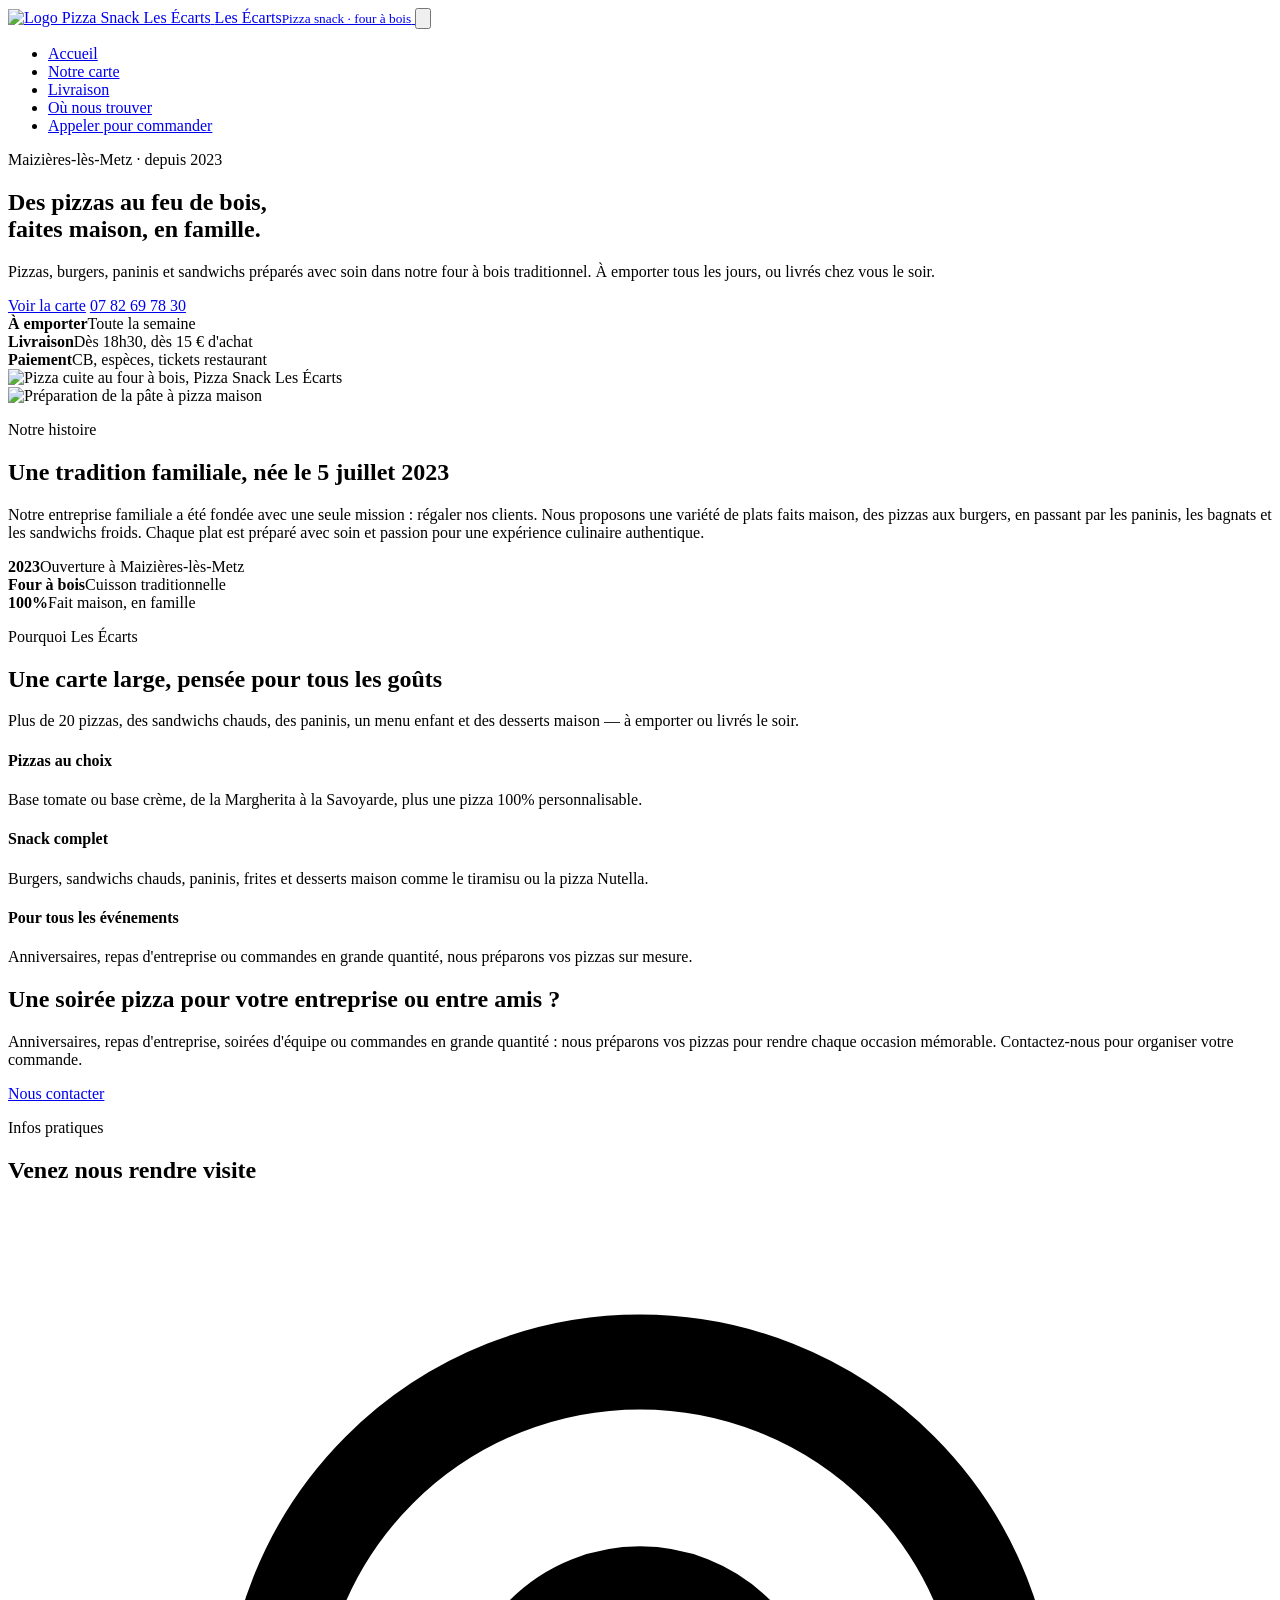
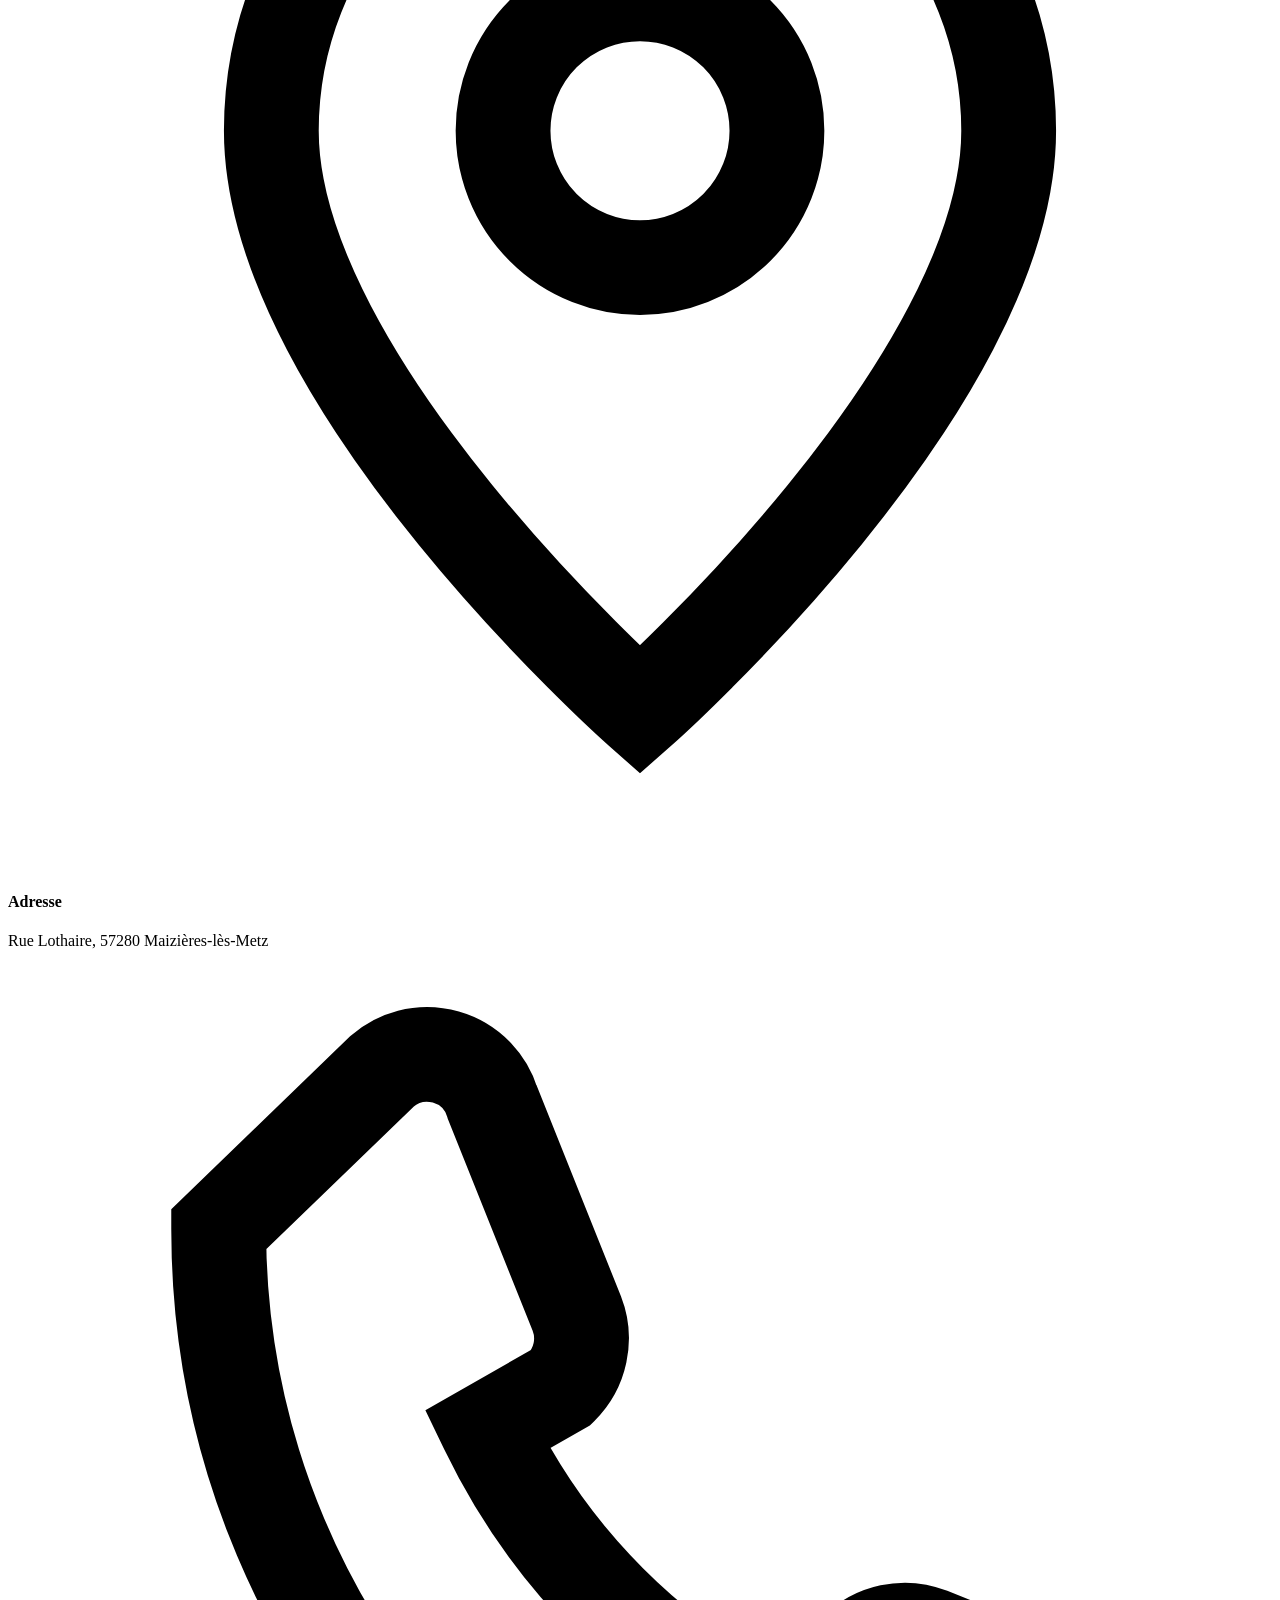
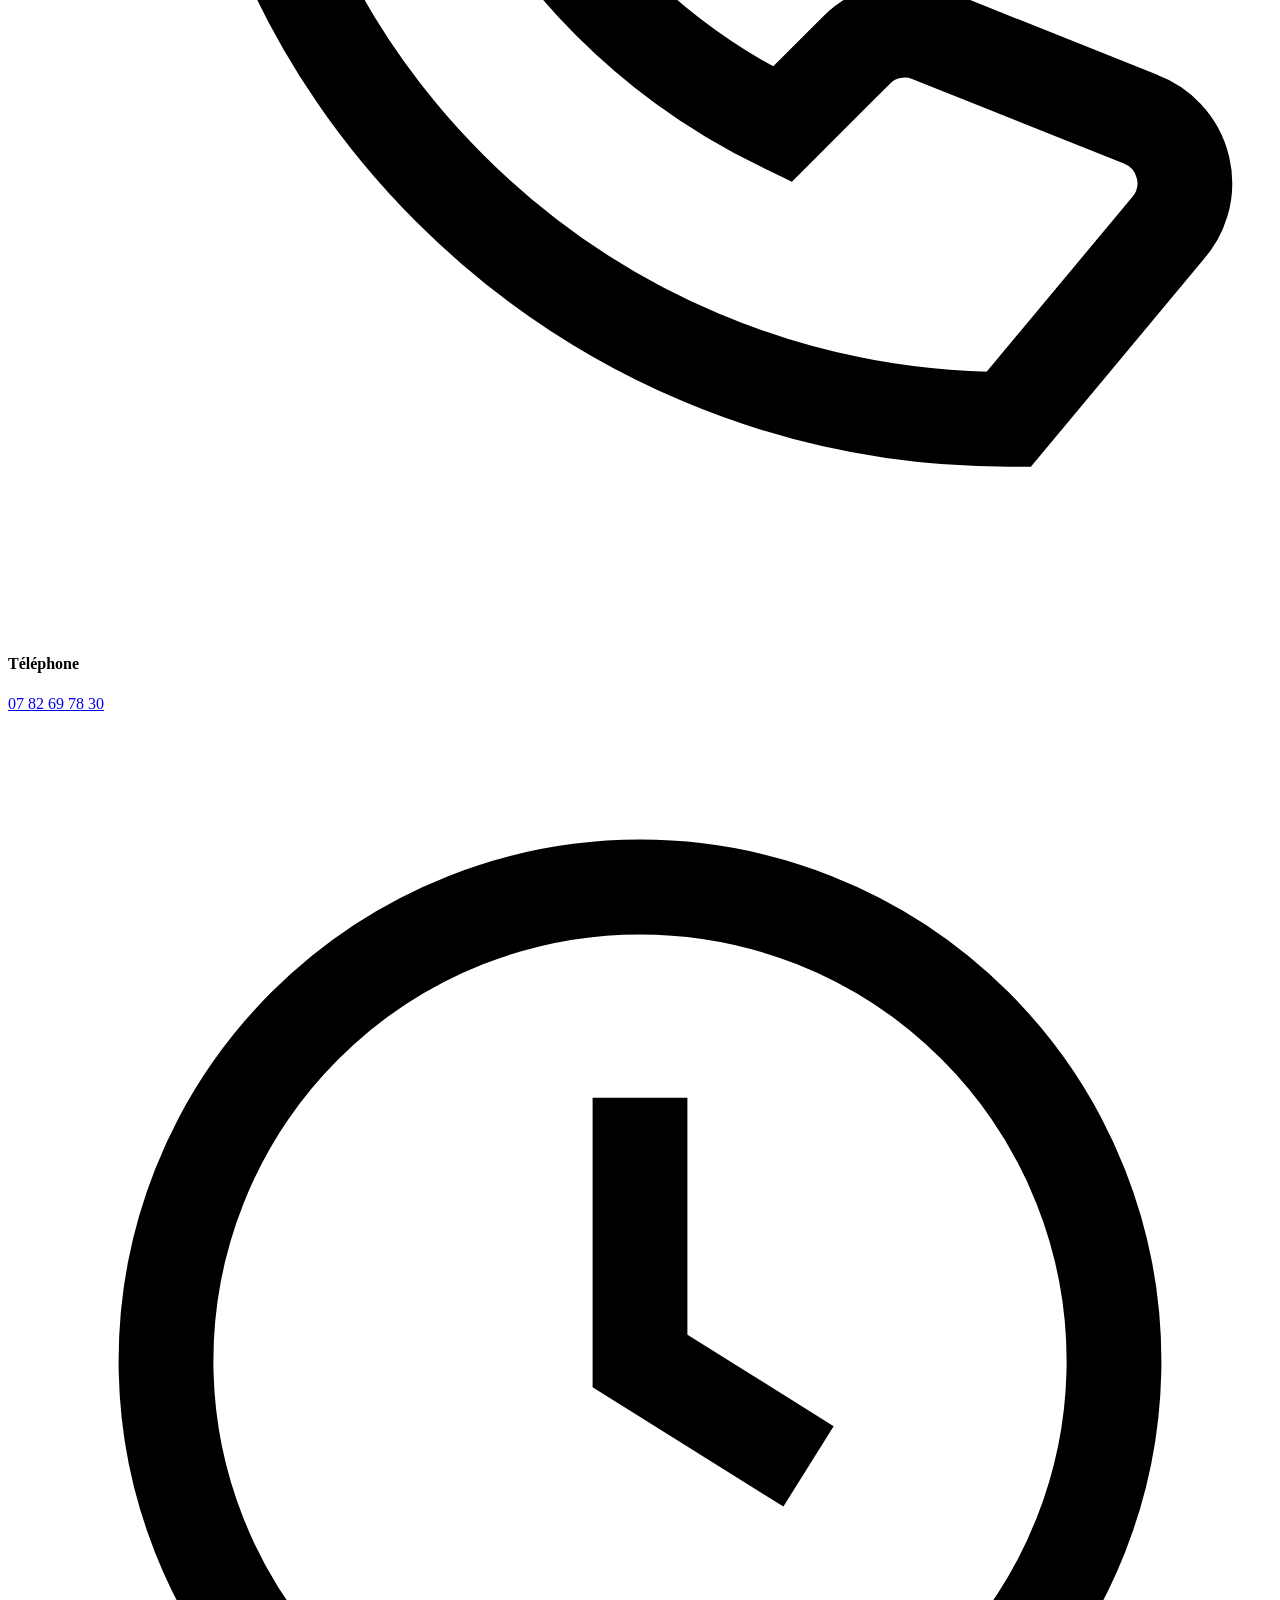
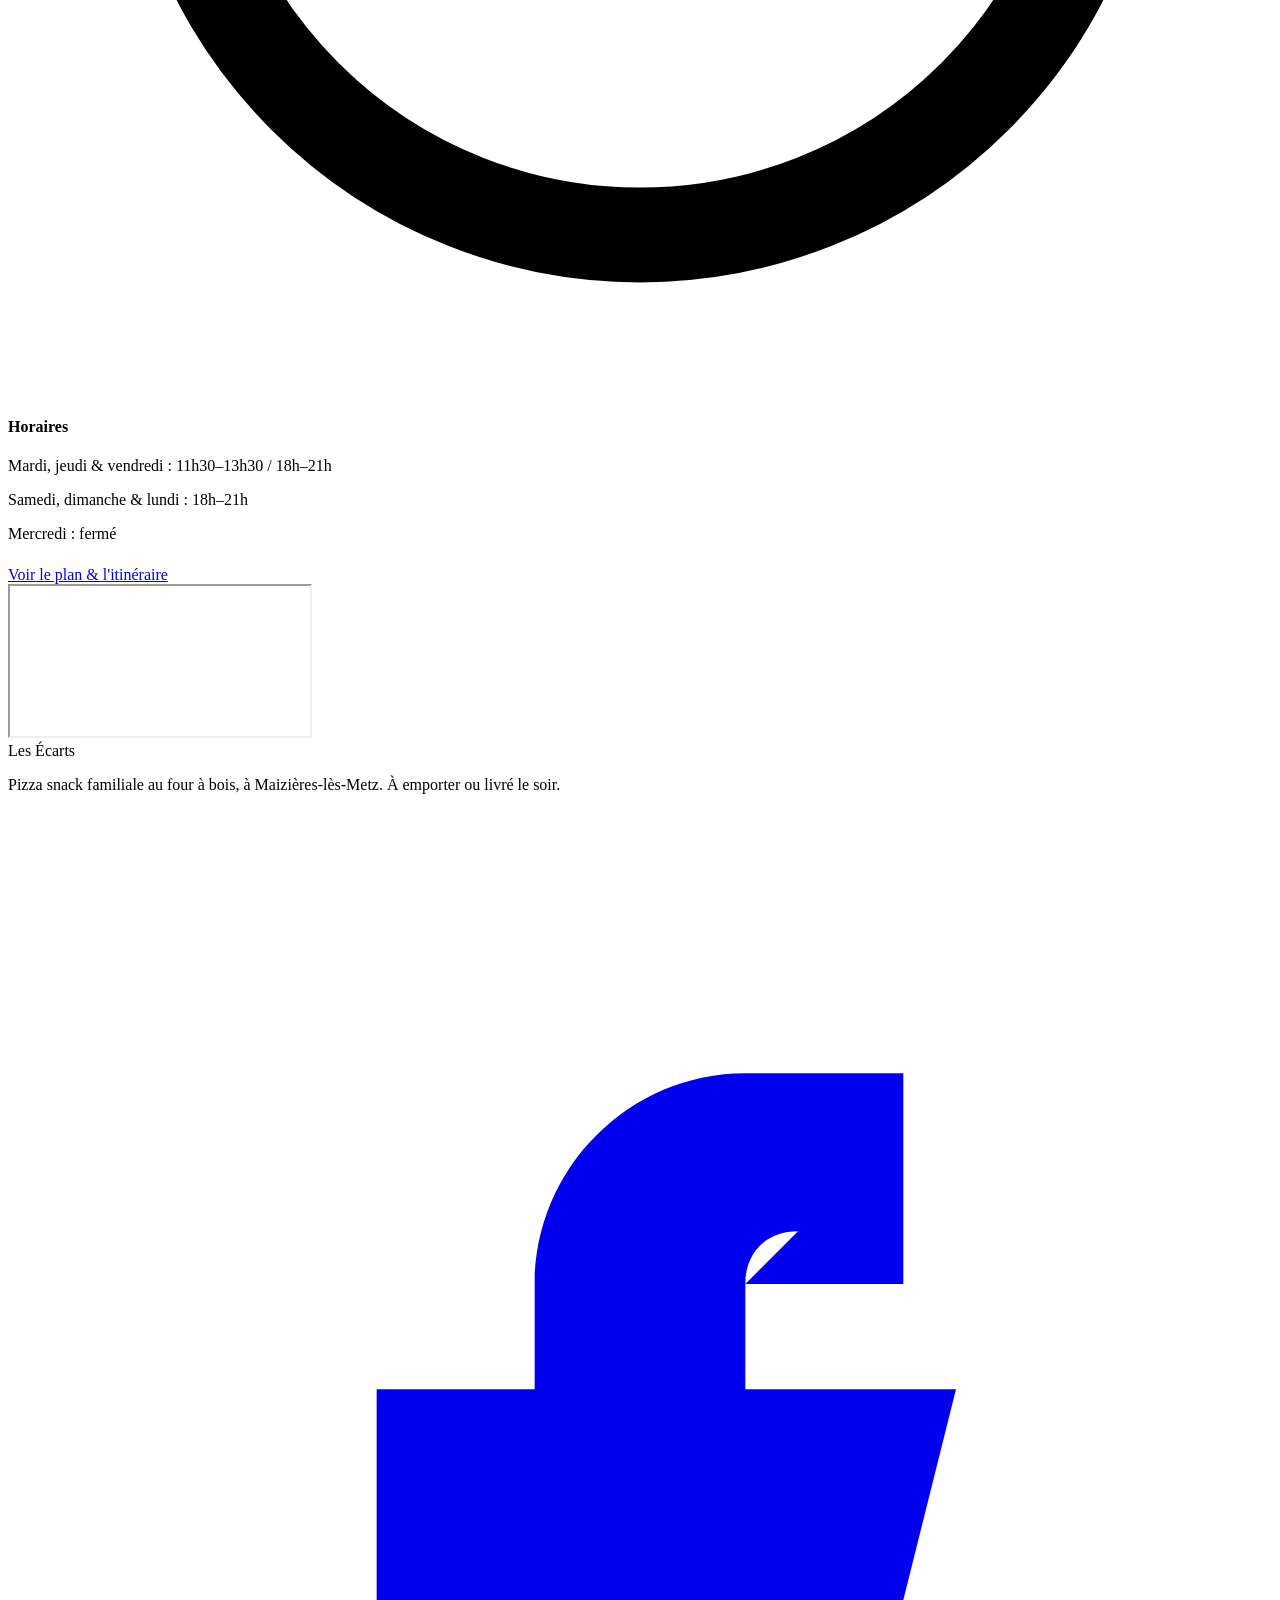
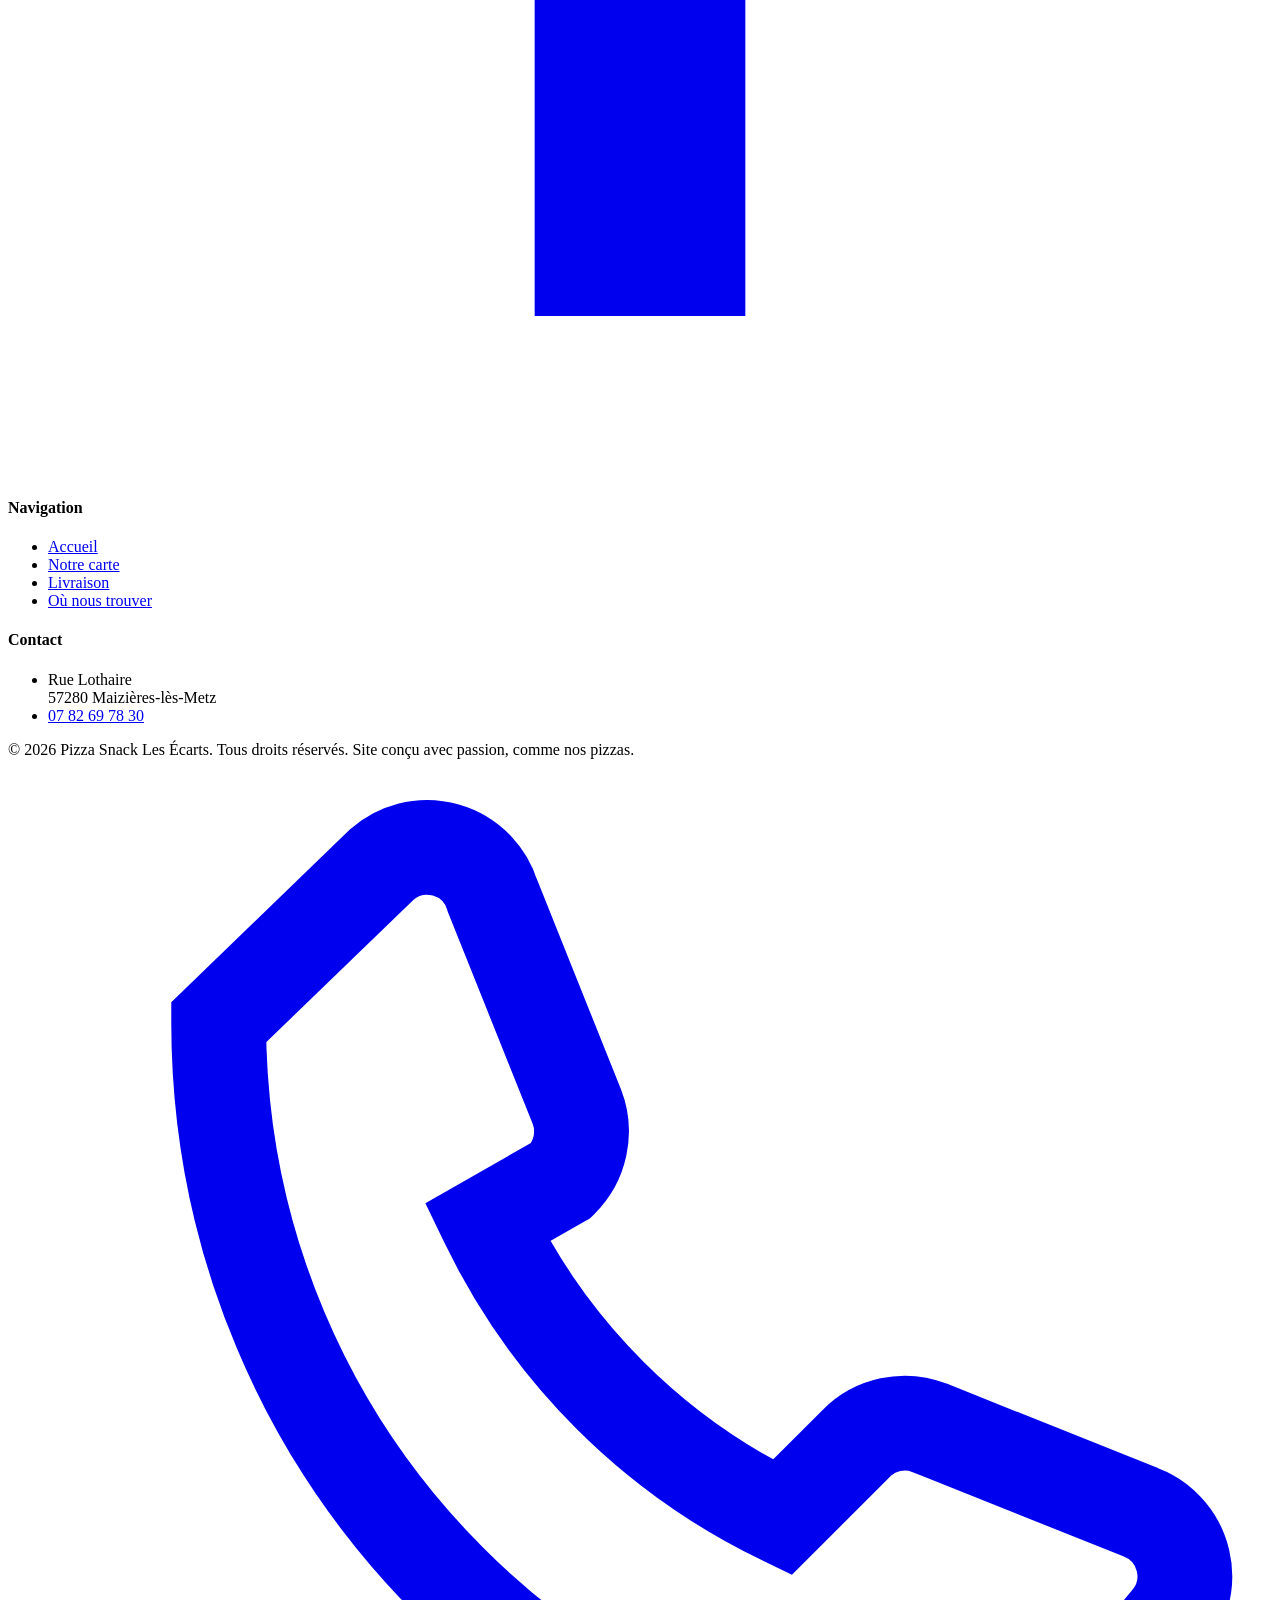
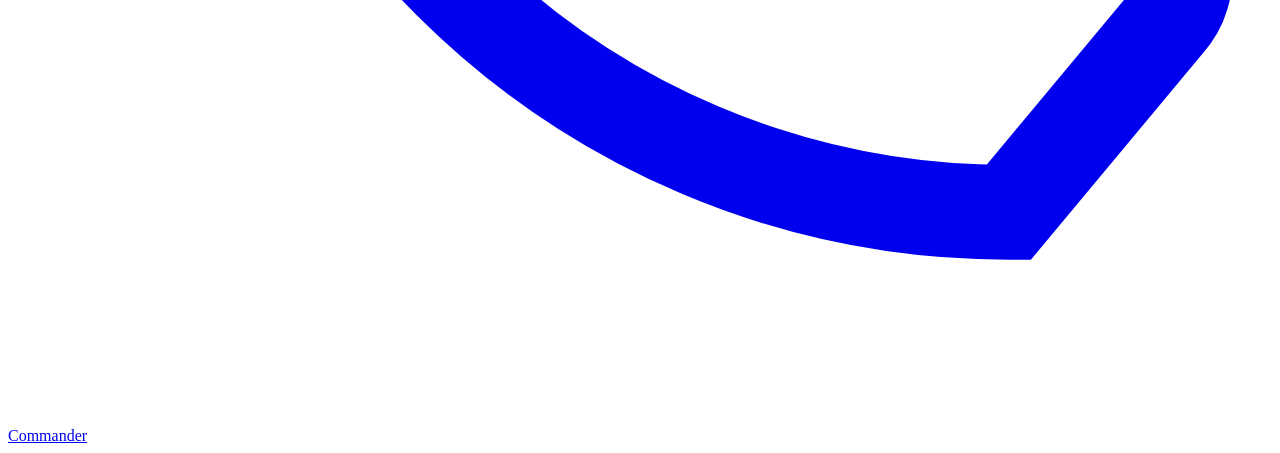
==== index.html @ f107e706 "Add files via upload" ====
<!DOCTYPE html>
<html lang="fr">
<head>
<meta charset="UTF-8">
<meta name="viewport" content="width=device-width, initial-scale=1.0">
<title>Pizza Snack Les Écarts | Pizzeria familiale à Maizières-lès-Metz</title>
<meta name="description" content="Pizza Snack Les Écarts, pizzeria familiale à Maizières-lès-Metz : pizzas au four à bois, burgers, paninis et sandwichs. À emporter ou livrés le soir.">
<link rel="preconnect" href="https://fonts.googleapis.com">
<link rel="preconnect" href="https://fonts.gstatic.com" crossorigin>
<link href="https://fonts.googleapis.com/css2?family=Anton&family=Work+Sans:wght@400;500;600;700&display=swap" rel="stylesheet">
<link rel="stylesheet" href="assets/css/style.css">
</head>
<body>

<header class="site-header">
  <div class="container">
    <a href="index.html" class="brand">
      <img src="https://static.wixstatic.com/media/077285_eca79ff43710461cbf9f52fb6f09c4bc~mv2.png/v1/fill/w_200,h_200,al_c,q_85,usm_0.66_1.00_0.01,enc_avif,quality_auto/355906199_10018782641480302_4371230187382422953_n-removebg-preview.png" alt="Logo Pizza Snack Les Écarts" width="44" height="44">
      <span>Les Écarts<small>Pizza snack &middot; four à bois</small></span>
    </a>
    <button class="nav-toggle" aria-label="Ouvrir le menu" aria-expanded="false">
      <svg viewBox="0 0 24 24" fill="none" stroke="currentColor" stroke-width="2" stroke-linecap="round"><line x1="3" y1="6" x2="21" y2="6"/><line x1="3" y1="12" x2="21" y2="12"/><line x1="3" y1="18" x2="21" y2="18"/></svg>
    </button>
    <nav class="main-nav">
      <ul>
        <li><a href="index.html" class="is-active">Accueil</a></li>
        <li><a href="menu.html">Notre carte</a></li>
        <li><a href="livraison.html">Livraison</a></li>
        <li><a href="contact.html">Où nous trouver</a></li>
        <li><a class="btn btn-primary" href="tel:0782697830">Appeler pour commander</a></li>
      </ul>
    </nav>
  </div>
</header>

<main>

  <!-- HERO -->
  <section class="hero">
    <div class="hero-embers" aria-hidden="true"></div>
    <div class="container">
      <div>
        <p class="eyebrow">Maizières-lès-Metz &middot; depuis 2023</p>
        <h1>Des pizzas <span>au feu de bois</span>,<br>faites maison, en famille.</h1>
        <p class="hero-lead">Pizzas, burgers, paninis et sandwichs préparés avec soin dans notre four à bois traditionnel. À emporter tous les jours, ou livrés chez vous le soir.</p>
        <div class="hero-actions">
          <a href="menu.html" class="btn btn-primary">Voir la carte</a>
          <a href="tel:0782697830" class="btn btn-outline">07 82 69 78 30</a>
        </div>
        <div class="hero-meta">
          <div><strong>À emporter</strong>Toute la semaine</div>
          <div><strong>Livraison</strong>Dès 18h30, dès 15&nbsp;€ d'achat</div>
          <div><strong>Paiement</strong>CB, espèces, tickets restaurant</div>
        </div>
      </div>
      <div class="hero-photo">
        <img src="https://static.wixstatic.com/media/077285_bebf8145ec5d436485900347f64f7d36~mv2.png/v1/fill/w_1200,h_900,al_c,q_85,usm_0.66_1.00_0.01,enc_avif,quality_auto/077285_bebf8145ec5d436485900347f64f7d36~mv2.png" alt="Pizza cuite au four à bois, Pizza Snack Les Écarts" loading="eager">
      </div>
    </div>
  </section>
  <div class="crust-divider to-cream" aria-hidden="true"></div>

  <!-- HISTOIRE -->
  <section class="section">
    <div class="container">
      <div class="about-grid">
        <div class="about-photo">
          <img src="https://static.wixstatic.com/media/11062b_2523be58750c494eade6059bfe460807~mv2.jpg/v1/fill/w_900,h_720,al_c,q_85,usm_0.66_1.00_0.01,enc_avif,quality_auto/P%C3%A2te.jpg" alt="Préparation de la pâte à pizza maison" loading="lazy">
        </div>
        <div>
          <p class="eyebrow">Notre histoire</p>
          <h2>Une tradition familiale, née le 5 juillet 2023</h2>
          <p>Notre entreprise familiale a été fondée avec une seule mission&nbsp;: régaler nos clients. Nous proposons une variété de plats faits maison, des pizzas aux burgers, en passant par les paninis, les bagnats et les sandwichs froids. Chaque plat est préparé avec soin et passion pour une expérience culinaire authentique.</p>
          <div class="about-facts">
            <div class="fact"><strong>2023</strong><span>Ouverture à Maizières-lès-Metz</span></div>
            <div class="fact"><strong>Four à bois</strong><span>Cuisson traditionnelle</span></div>
            <div class="fact"><strong>100%</strong><span>Fait maison, en famille</span></div>
          </div>
        </div>
      </div>
    </div>
  </section>

  <div class="crust-divider to-char" aria-hidden="true"></div>

  <!-- POURQUOI NOUS -->
  <section class="section section-char on-dark">
    <div class="container">
      <div class="section-head">
        <p class="eyebrow">Pourquoi Les Écarts</p>
        <h2>Une carte large, pensée pour tous les goûts</h2>
        <p>Plus de 20 pizzas, des sandwichs chauds, des paninis, un menu enfant et des desserts maison — à emporter ou livrés le soir.</p>
      </div>
      <div class="info-strip">
        <div class="info-item">
          <h4>Pizzas au choix</h4>
          <p>Base tomate ou base crème, de la Margherita à la Savoyarde, plus une pizza 100% personnalisable.</p>
        </div>
        <div class="info-item">
          <h4>Snack complet</h4>
          <p>Burgers, sandwichs chauds, paninis, frites et desserts maison comme le tiramisu ou la pizza Nutella.</p>
        </div>
        <div class="info-item">
          <h4>Pour tous les événements</h4>
          <p>Anniversaires, repas d'entreprise ou commandes en grande quantité, nous préparons vos pizzas sur mesure.</p>
        </div>
      </div>
    </div>
  </section>

  <div class="crust-divider to-cream2" aria-hidden="true"></div>

  <!-- EVENEMENTS -->
  <section class="section section-cream2">
    <div class="container">
      <div class="cta-band">
        <div>
          <h2>Une soirée pizza pour votre entreprise ou entre amis&nbsp;?</h2>
          <p>Anniversaires, repas d'entreprise, soirées d'équipe ou commandes en grande quantité : nous préparons vos pizzas pour rendre chaque occasion mémorable. Contactez-nous pour organiser votre commande.</p>
        </div>
        <div class="hero-actions">
          <a href="tel:0782697830" class="btn btn-outline">Nous contacter</a>
        </div>
      </div>
    </div>
  </section>

  <!-- INFOS PRATIQUES -->
  <section class="section">
    <div class="container">
      <div class="section-head">
        <p class="eyebrow">Infos pratiques</p>
        <h2>Venez nous rendre visite</h2>
      </div>
      <div class="contact-grid">
        <div class="contact-card">
          <div class="contact-line">
            <svg viewBox="0 0 24 24" fill="none" stroke="currentColor" stroke-width="1.8"><path d="M12 21s-7-6.2-7-11a7 7 0 1 1 14 0c0 4.8-7 11-7 11Z"/><circle cx="12" cy="10" r="2.6"/></svg>
            <div><h4>Adresse</h4><p>Rue Lothaire, 57280 Maizières-lès-Metz</p></div>
          </div>
          <div class="contact-line">
            <svg viewBox="0 0 24 24" fill="none" stroke="currentColor" stroke-width="1.8"><path d="M4 5c0 8.3 6.7 15 15 15l3-3.6a1.3 1.3 0 0 0-.5-2.1l-4-1.6a1.3 1.3 0 0 0-1.4.3l-1.4 1.4a12 12 0 0 1-5.6-5.6L10.5 8a1.3 1.3 0 0 0 .3-1.4l-1.6-4A1.3 1.3 0 0 0 7.1 2L4 5Z"/></svg>
            <div><h4>Téléphone</h4><p><a href="tel:0782697830">07 82 69 78 30</a></p></div>
          </div>
          <div class="contact-line">
            <svg viewBox="0 0 24 24" fill="none" stroke="currentColor" stroke-width="1.8"><circle cx="12" cy="12" r="9"/><path d="M12 7v5l3.2 2"/></svg>
            <div>
              <h4>Horaires</h4>
              <p>Mardi, jeudi &amp; vendredi : 11h30–13h30 / 18h–21h</p>
              <p>Samedi, dimanche &amp; lundi : 18h–21h</p>
              <p>Mercredi : fermé</p>
            </div>
          </div>
          <div class="hero-actions" style="margin-top: 1.4em;">
            <a href="contact.html" class="btn btn-outline">Voir le plan &amp; l'itinéraire</a>
          </div>
        </div>
        <div class="map-frame">
          <iframe title="Localisation Pizza Snack Les Écarts" loading="lazy" src="https://www.google.com/maps?q=Rue+Lothaire,+57280+Maizi%C3%A8res-l%C3%A8s-Metz&output=embed"></iframe>
        </div>
      </div>
    </div>
  </section>

</main>

<footer class="site-footer">
  <div class="container">
    <div class="footer-grid">
      <div>
        <div class="footer-brand">Les Écarts</div>
        <p>Pizza snack familiale au four à bois, à Maizières-lès-Metz. À emporter ou livré le soir.</p>
        <div class="footer-social">
          <a href="https://www.facebook.com/p/pizza-snack-les-%C3%A9carts-100093835788846/" aria-label="Facebook" target="_blank" rel="noopener">
            <svg viewBox="0 0 24 24" fill="currentColor"><path d="M14 9h3V5h-3c-2.2 0-4 1.8-4 4v2H7v4h3v6h4v-6h3l1-4h-4V9c0-.6.4-1 1-1Z"/></svg>
          </a>
        </div>
      </div>
      <div>
        <h4>Navigation</h4>
        <ul>
          <li><a href="index.html">Accueil</a></li>
          <li><a href="menu.html">Notre carte</a></li>
          <li><a href="livraison.html">Livraison</a></li>
          <li><a href="contact.html">Où nous trouver</a></li>
        </ul>
      </div>
      <div>
        <h4>Contact</h4>
        <ul>
          <li>Rue Lothaire<br>57280 Maizières-lès-Metz</li>
          <li><a href="tel:0782697830">07 82 69 78 30</a></li>
        </ul>
      </div>
    </div>
    <div class="footer-bottom">
      <span>&copy; 2026 Pizza Snack Les Écarts. Tous droits réservés.</span>
      <span>Site conçu avec passion, comme nos pizzas.</span>
    </div>
  </div>
</footer>

<a href="tel:0782697830" class="call-fab">
  <svg viewBox="0 0 24 24" fill="none" stroke="currentColor" stroke-width="1.8"><path d="M4 5c0 8.3 6.7 15 15 15l3-3.6a1.3 1.3 0 0 0-.5-2.1l-4-1.6a1.3 1.3 0 0 0-1.4.3l-1.4 1.4a12 12 0 0 1-5.6-5.6L10.5 8a1.3 1.3 0 0 0 .3-1.4l-1.6-4A1.3 1.3 0 0 0 7.1 2L4 5Z"/></svg>
  <span>Commander</span>
</a>

<script src="assets/js/main.js"></script>
</body>
</html>
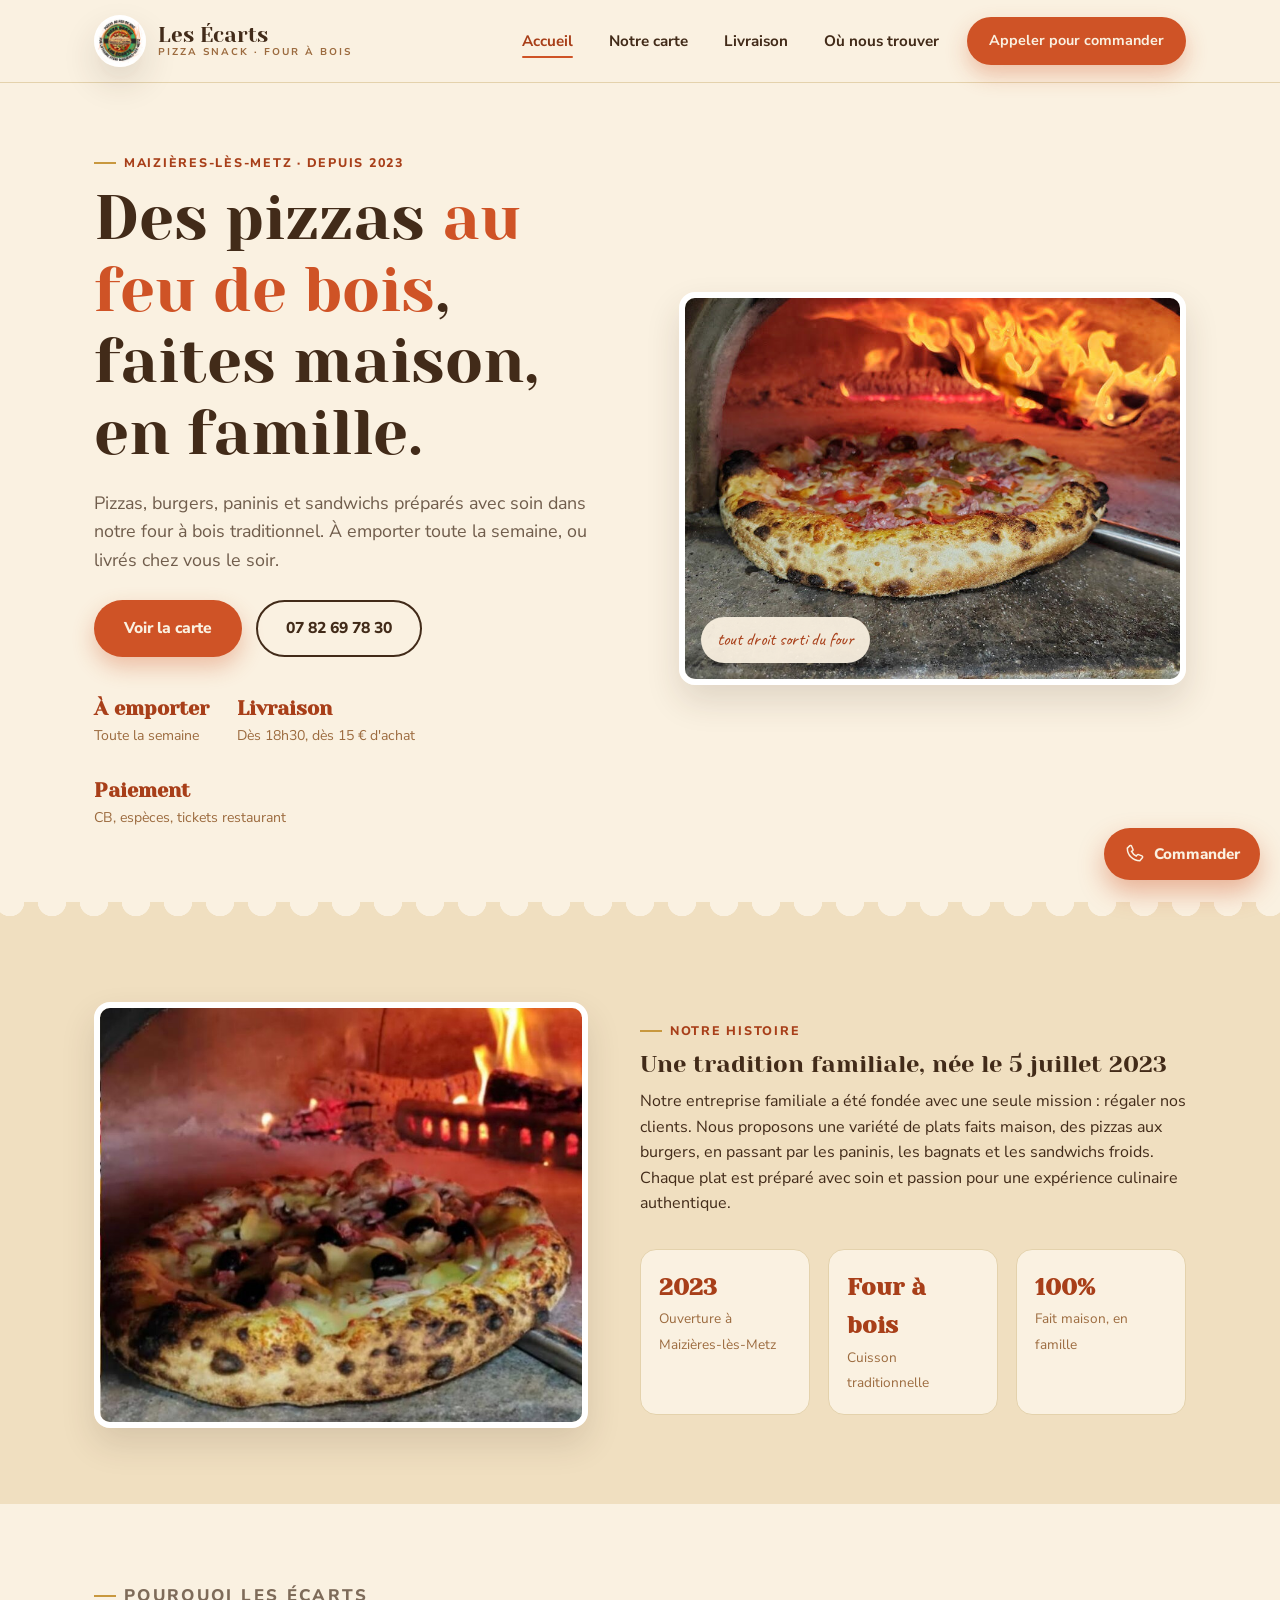
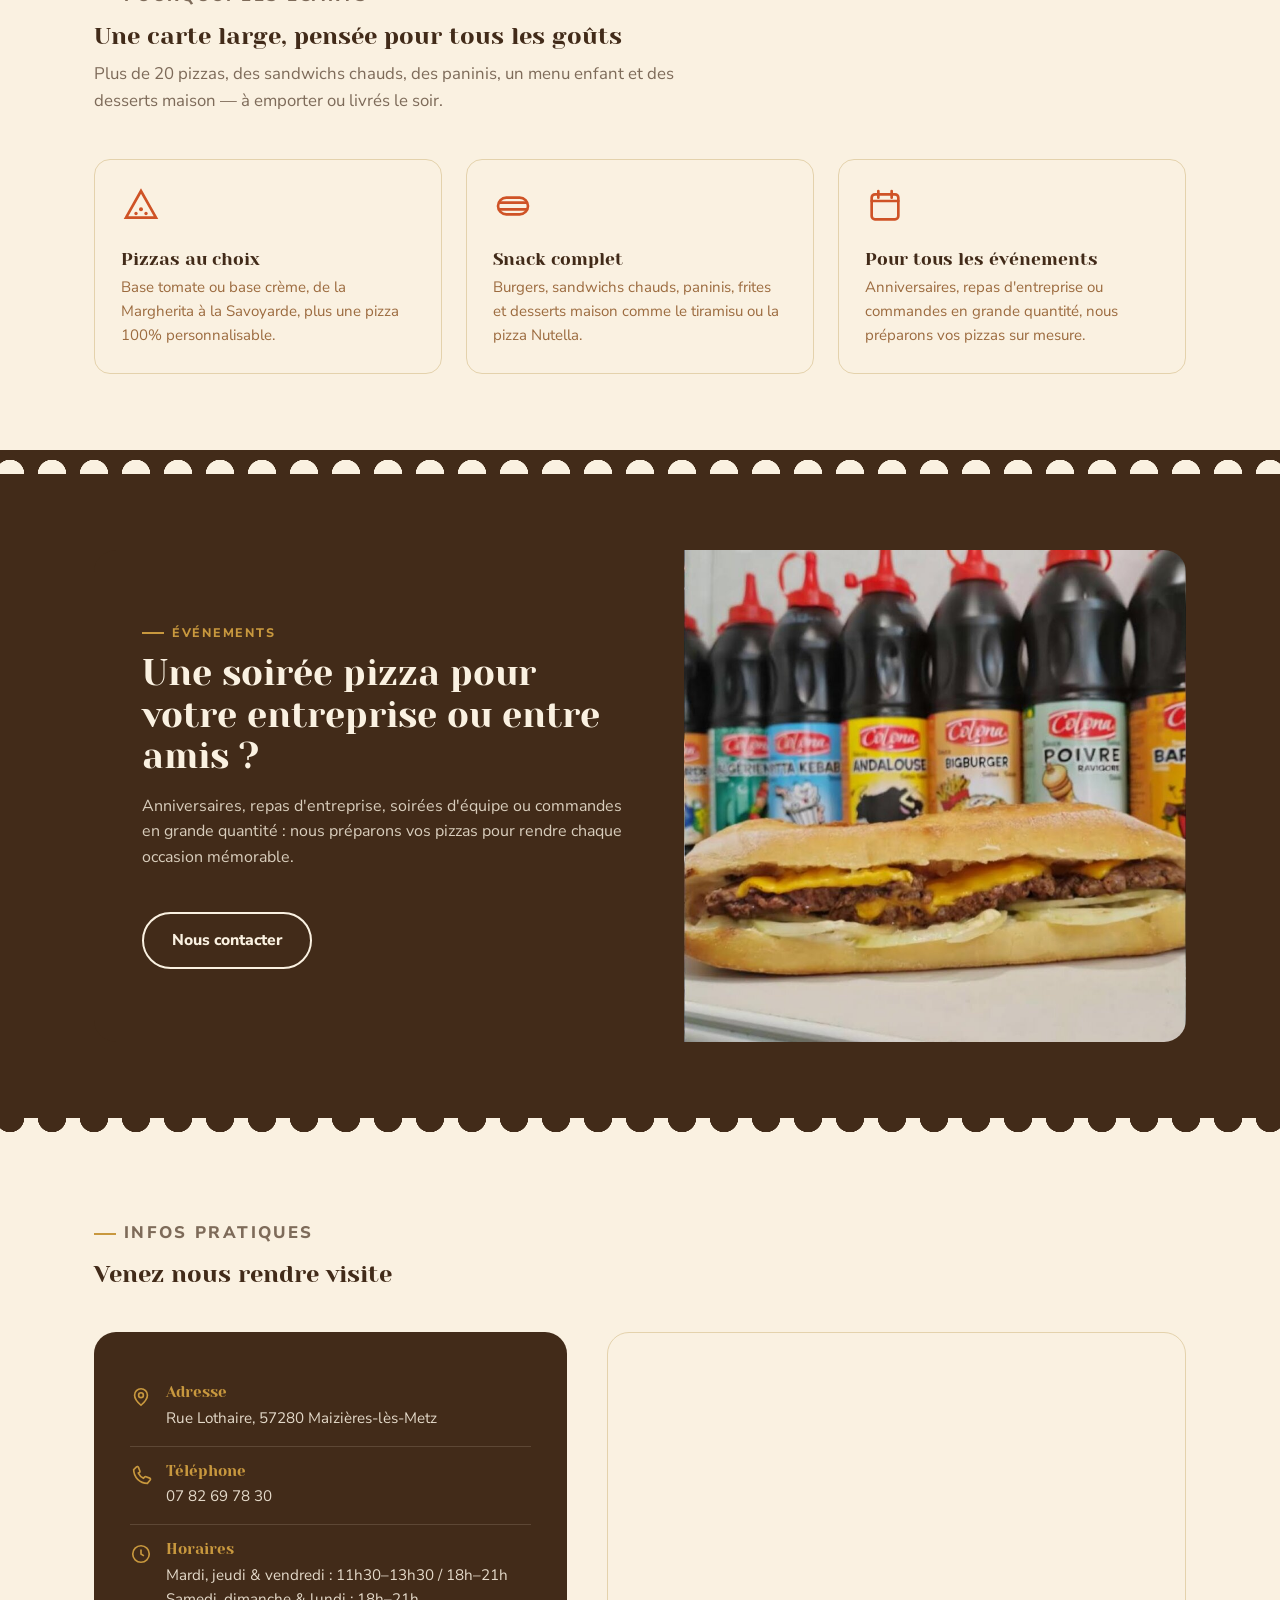
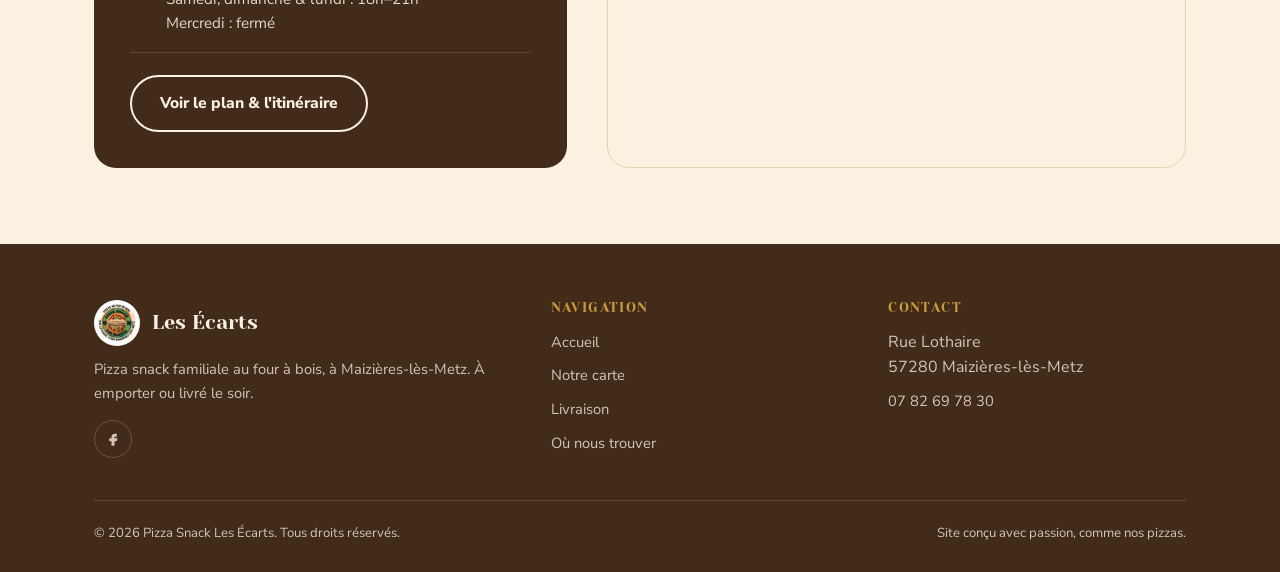
==== commit 34181d25: "Add files via upload" ====
--- a/index.html
+++ b/index.html
@@ -5,9 +5,10 @@
 <meta name="viewport" content="width=device-width, initial-scale=1.0">
 <title>Pizza Snack Les Écarts | Pizzeria familiale à Maizières-lès-Metz</title>
 <meta name="description" content="Pizza Snack Les Écarts, pizzeria familiale à Maizières-lès-Metz : pizzas au four à bois, burgers, paninis et sandwichs. À emporter ou livrés le soir.">
+<link rel="icon" href="assets/img/favicon.png" type="image/png">
 <link rel="preconnect" href="https://fonts.googleapis.com">
 <link rel="preconnect" href="https://fonts.gstatic.com" crossorigin>
-<link href="https://fonts.googleapis.com/css2?family=Anton&family=Work+Sans:wght@400;500;600;700&display=swap" rel="stylesheet">
+<link href="https://fonts.googleapis.com/css2?family=Yeseva+One&family=Caveat:wght@600&family=Nunito+Sans:wght@400;600;700;800&display=swap" rel="stylesheet">
 <link rel="stylesheet" href="assets/css/style.css">
 </head>
 <body>
@@ -15,8 +16,8 @@
 <header class="site-header">
   <div class="container">
     <a href="index.html" class="brand">
-      <img src="https://static.wixstatic.com/media/077285_eca79ff43710461cbf9f52fb6f09c4bc~mv2.png/v1/fill/w_200,h_200,al_c,q_85,usm_0.66_1.00_0.01,enc_avif,quality_auto/355906199_10018782641480302_4371230187382422953_n-removebg-preview.png" alt="Logo Pizza Snack Les Écarts" width="44" height="44">
-      <span>Les Écarts<small>Pizza snack &middot; four à bois</small></span>
+      <img src="assets/img/logo.jpg" alt="Logo Pizza Snack Les Écarts">
+      <span class="brand-text">Les Écarts<small>Pizza snack &middot; four à bois</small></span>
     </a>
     <button class="nav-toggle" aria-label="Ouvrir le menu" aria-expanded="false">
       <svg viewBox="0 0 24 24" fill="none" stroke="currentColor" stroke-width="2" stroke-linecap="round"><line x1="3" y1="6" x2="21" y2="6"/><line x1="3" y1="12" x2="21" y2="12"/><line x1="3" y1="18" x2="21" y2="18"/></svg>
@@ -37,12 +38,11 @@
 
   <!-- HERO -->
   <section class="hero">
-    <div class="hero-embers" aria-hidden="true"></div>
     <div class="container">
       <div>
         <p class="eyebrow">Maizières-lès-Metz &middot; depuis 2023</p>
-        <h1>Des pizzas <span>au feu de bois</span>,<br>faites maison, en famille.</h1>
-        <p class="hero-lead">Pizzas, burgers, paninis et sandwichs préparés avec soin dans notre four à bois traditionnel. À emporter tous les jours, ou livrés chez vous le soir.</p>
+        <h1>Des pizzas <em>au feu de bois</em>,<br>faites maison, en famille.</h1>
+        <p class="hero-lead">Pizzas, burgers, paninis et sandwichs préparés avec soin dans notre four à bois traditionnel. À emporter toute la semaine, ou livrés chez vous le soir.</p>
         <div class="hero-actions">
           <a href="menu.html" class="btn btn-primary">Voir la carte</a>
           <a href="tel:0782697830" class="btn btn-outline">07 82 69 78 30</a>
@@ -54,18 +54,19 @@
         </div>
       </div>
       <div class="hero-photo">
-        <img src="https://static.wixstatic.com/media/077285_bebf8145ec5d436485900347f64f7d36~mv2.png/v1/fill/w_1200,h_900,al_c,q_85,usm_0.66_1.00_0.01,enc_avif,quality_auto/077285_bebf8145ec5d436485900347f64f7d36~mv2.png" alt="Pizza cuite au four à bois, Pizza Snack Les Écarts" loading="eager">
-      </div>
-    </div>
-  </section>
-  <div class="crust-divider to-cream" aria-hidden="true"></div>
+        <img src="assets/img/hero-four-a-bois.jpg" alt="Pizza cuite dans notre four à bois traditionnel" loading="eager">
+        <span class="badge">tout droit sorti du four</span>
+      </div>
+    </div>
+  </section>
+  <div class="crust-divider to-deep" aria-hidden="true"></div>
 
   <!-- HISTOIRE -->
-  <section class="section">
+  <section class="section section-deep">
     <div class="container">
       <div class="about-grid">
         <div class="about-photo">
-          <img src="https://static.wixstatic.com/media/11062b_2523be58750c494eade6059bfe460807~mv2.jpg/v1/fill/w_900,h_720,al_c,q_85,usm_0.66_1.00_0.01,enc_avif,quality_auto/P%C3%A2te.jpg" alt="Préparation de la pâte à pizza maison" loading="lazy">
+          <img src="assets/img/pizza-four-olives.jpg" alt="Pizza fraîchement sortie du four à bois" loading="lazy">
         </div>
         <div>
           <p class="eyebrow">Notre histoire</p>
@@ -81,10 +82,8 @@
     </div>
   </section>
 
-  <div class="crust-divider to-char" aria-hidden="true"></div>
-
   <!-- POURQUOI NOUS -->
-  <section class="section section-char on-dark">
+  <section class="section">
     <div class="container">
       <div class="section-head">
         <p class="eyebrow">Pourquoi Les Écarts</p>
@@ -93,14 +92,17 @@
       </div>
       <div class="info-strip">
         <div class="info-item">
+          <svg class="icon" viewBox="0 0 24 24" fill="none" stroke="currentColor" stroke-width="1.6"><path d="M12 3 3 19h18L12 3Z"/><circle cx="12" cy="14" r="1.2" fill="currentColor" stroke="none"/><circle cx="9" cy="16.5" r="1" fill="currentColor" stroke="none"/><circle cx="15" cy="16.5" r="1" fill="currentColor" stroke="none"/></svg>
           <h4>Pizzas au choix</h4>
           <p>Base tomate ou base crème, de la Margherita à la Savoyarde, plus une pizza 100% personnalisable.</p>
         </div>
         <div class="info-item">
+          <svg class="icon" viewBox="0 0 24 24" fill="none" stroke="currentColor" stroke-width="1.6"><path d="M4 10h16M4 14h16" stroke-linecap="round"/><rect x="3" y="7" width="18" height="10" rx="5"/></svg>
           <h4>Snack complet</h4>
           <p>Burgers, sandwichs chauds, paninis, frites et desserts maison comme le tiramisu ou la pizza Nutella.</p>
         </div>
         <div class="info-item">
+          <svg class="icon" viewBox="0 0 24 24" fill="none" stroke="currentColor" stroke-width="1.6"><rect x="4" y="5" width="16" height="15" rx="2"/><path d="M4 9h16M8 3v4M16 3v4" stroke-linecap="round"/></svg>
           <h4>Pour tous les événements</h4>
           <p>Anniversaires, repas d'entreprise ou commandes en grande quantité, nous préparons vos pizzas sur mesure.</p>
         </div>
@@ -108,22 +110,28 @@
     </div>
   </section>
 
-  <div class="crust-divider to-cream2" aria-hidden="true"></div>
+  <div class="crust-divider to-wood" aria-hidden="true"></div>
 
   <!-- EVENEMENTS -->
-  <section class="section section-cream2">
+  <section class="section section-wood on-dark">
     <div class="container">
       <div class="cta-band">
-        <div>
+        <div class="cta-band-text">
+          <p class="eyebrow">Événements</p>
           <h2>Une soirée pizza pour votre entreprise ou entre amis&nbsp;?</h2>
-          <p>Anniversaires, repas d'entreprise, soirées d'équipe ou commandes en grande quantité : nous préparons vos pizzas pour rendre chaque occasion mémorable. Contactez-nous pour organiser votre commande.</p>
-        </div>
-        <div class="hero-actions">
-          <a href="tel:0782697830" class="btn btn-outline">Nous contacter</a>
-        </div>
-      </div>
-    </div>
-  </section>
+          <p>Anniversaires, repas d'entreprise, soirées d'équipe ou commandes en grande quantité : nous préparons vos pizzas pour rendre chaque occasion mémorable.</p>
+          <div class="hero-actions">
+            <a href="tel:0782697830" class="btn btn-outline">Nous contacter</a>
+          </div>
+        </div>
+        <div class="cta-band-photo">
+          <img src="assets/img/sandwich-sauces.jpg" alt="Sandwich maison et sauces artisanales" loading="lazy">
+        </div>
+      </div>
+    </div>
+  </section>
+
+  <div class="crust-divider from-wood" aria-hidden="true"></div>
 
   <!-- INFOS PRATIQUES -->
   <section class="section">
@@ -168,7 +176,10 @@
   <div class="container">
     <div class="footer-grid">
       <div>
-        <div class="footer-brand">Les Écarts</div>
+        <div class="footer-brand">
+          <img src="assets/img/logo.jpg" alt="Logo Pizza Snack Les Écarts">
+          <span>Les Écarts</span>
+        </div>
         <p>Pizza snack familiale au four à bois, à Maizières-lès-Metz. À emporter ou livré le soir.</p>
         <div class="footer-social">
           <a href="https://www.facebook.com/p/pizza-snack-les-%C3%A9carts-100093835788846/" aria-label="Facebook" target="_blank" rel="noopener">
--- a/assets/css/style.css
+++ b/assets/css/style.css
@@ -0,0 +1,304 @@
+/* =========================================================
+   PIZZA SNACK LES ÉCARTS — v2
+   Palette "boulangerie de quartier" : crème, bois, braise
+   ========================================================= */
+
+:root {
+  --cream: #faf1e1;
+  --cream-deep: #f0dfc0;
+  --cream-line: #e4d2ac;
+  --wood-dark: #422b19;
+  --wood: #7a4a26;
+  --wood-soft: #9c6b3f;
+  --ember: #cf5326;
+  --ember-deep: #a83f19;
+  --gold: #c8983e;
+  --olive: #6e7c4e;
+  --shadow-soft: 0 16px 34px rgba(66, 43, 25, 0.14);
+  --radius: 16px;
+
+  --font-display: "Yeseva One", "Georgia", serif;
+  --font-body: "Nunito Sans", "Segoe UI", sans-serif;
+  --font-accent: "Caveat", cursive;
+
+  --container: 1140px;
+}
+
+* { box-sizing: border-box; }
+html { scroll-behavior: smooth; }
+
+body {
+  margin: 0;
+  font-family: var(--font-body);
+  color: var(--wood-dark);
+  background: var(--cream);
+  line-height: 1.6;
+  -webkit-font-smoothing: antialiased;
+}
+
+img { max-width: 100%; display: block; }
+a { color: inherit; text-decoration: none; }
+ul { margin: 0; padding: 0; list-style: none; }
+h1, h2, h3, h4 { font-family: var(--font-display); font-weight: 400; line-height: 1.15; margin: 0 0 0.45em; color: var(--wood-dark); }
+p { margin: 0 0 1em; }
+
+.container { width: 100%; max-width: var(--container); margin: 0 auto; padding: 0 24px; }
+
+:focus-visible { outline: 3px solid var(--gold); outline-offset: 2px; }
+
+.accent-tag {
+  font-family: var(--font-accent);
+  font-size: 1.5rem;
+  color: var(--ember);
+  display: inline-block;
+  transform: rotate(-2deg);
+}
+
+.eyebrow {
+  display: inline-flex; align-items: center; gap: 8px;
+  font-weight: 800; font-size: 0.78rem; letter-spacing: 0.14em; text-transform: uppercase;
+  color: var(--ember-deep); margin-bottom: 0.8em;
+}
+.eyebrow::before { content: ""; width: 22px; height: 2px; background: var(--gold); display: inline-block; }
+.on-dark .eyebrow { color: var(--gold); }
+.on-dark .eyebrow::before { background: var(--gold); }
+
+/* ---------- Buttons ---------- */
+.btn {
+  display: inline-flex; align-items: center; gap: 10px;
+  font-family: var(--font-body); font-weight: 800; font-size: 0.98rem;
+  padding: 14px 28px; border-radius: 999px; border: 2px solid transparent;
+  cursor: pointer; transition: transform 0.15s ease, box-shadow 0.15s ease, background 0.15s ease;
+}
+.btn:hover { transform: translateY(-2px); }
+.btn-primary { background: var(--ember); color: var(--cream); box-shadow: 0 10px 22px rgba(207, 83, 38, 0.32); }
+.btn-primary:hover { background: var(--ember-deep); }
+.btn-outline { background: transparent; border-color: currentColor; color: inherit; }
+.btn-outline:hover { background: rgba(66, 43, 25, 0.06); }
+.on-dark .btn-outline:hover { background: rgba(250, 241, 225, 0.1); }
+
+@media (prefers-reduced-motion: reduce) { html { scroll-behavior: auto; } }
+
+/* ---------- Header ---------- */
+.site-header {
+  position: sticky; top: 0; z-index: 100;
+  background: rgba(250, 241, 225, 0.94);
+  backdrop-filter: blur(6px);
+  border-bottom: 1px solid var(--cream-line);
+}
+.site-header .container { display: flex; align-items: center; justify-content: space-between; height: 82px; }
+.brand { display: flex; align-items: center; gap: 12px; }
+.brand img { height: 52px; width: 52px; border-radius: 50%; object-fit: cover; box-shadow: var(--shadow-soft); }
+.brand .brand-text { font-family: var(--font-display); font-size: 1.3rem; line-height: 1.1; }
+.brand small { display: block; font-family: var(--font-body); font-weight: 700; font-size: 0.62rem; letter-spacing: 0.2em; text-transform: uppercase; color: var(--wood-soft); }
+
+.nav-toggle { display: none; background: none; border: none; color: var(--wood-dark); cursor: pointer; padding: 8px; }
+.nav-toggle svg { width: 26px; height: 26px; }
+
+.main-nav ul { display: flex; gap: 4px; align-items: center; }
+.main-nav a {
+  display: inline-block; padding: 10px 16px; font-weight: 700; font-size: 0.95rem;
+  border-radius: 999px; transition: background 0.15s ease, color 0.15s ease; position: relative;
+}
+.main-nav a:hover { background: var(--cream-deep); }
+.main-nav a.is-active { color: var(--ember-deep); }
+.main-nav a.is-active::after {
+  content: ""; position: absolute; left: 16px; right: 16px; bottom: 5px; height: 2px;
+  background: var(--ember); border-radius: 2px;
+}
+.main-nav .btn-primary { margin-left: 8px; padding: 10px 20px; font-size: 0.9rem; }
+
+@media (max-width: 860px) {
+  .nav-toggle { display: inline-flex; }
+  .main-nav {
+    position: fixed; inset: 82px 0 0 0; background: var(--cream);
+    transform: translateY(-8px); opacity: 0; visibility: hidden;
+    transition: opacity 0.2s ease, transform 0.2s ease, visibility 0.2s; overflow-y: auto;
+  }
+  .main-nav.is-open { opacity: 1; transform: translateY(0); visibility: visible; }
+  .main-nav ul { flex-direction: column; align-items: stretch; padding: 20px; gap: 6px; }
+  .main-nav a { padding: 16px; font-size: 1.1rem; }
+  .main-nav .btn-primary { margin: 10px 4px 0; text-align: center; justify-content: center; }
+}
+
+/* ---------- Hero ---------- */
+.hero { background: var(--cream); overflow: hidden; }
+.hero .container {
+  padding-top: 64px; padding-bottom: 72px;
+  display: grid; grid-template-columns: 1fr 0.95fr; gap: 52px; align-items: center;
+}
+.hero h1 { font-size: clamp(2.5rem, 5vw, 3.9rem); margin-bottom: 0.3em; }
+.hero h1 em { font-style: normal; color: var(--ember); }
+.hero-lead { font-size: 1.12rem; max-width: 46ch; color: rgba(66,43,25,0.75); }
+.hero-actions { display: flex; gap: 14px; flex-wrap: wrap; margin-top: 1.6em; }
+.hero-meta { display: flex; gap: 28px; margin-top: 2.2em; flex-wrap: wrap; }
+.hero-meta div { font-size: 0.88rem; color: var(--wood-soft); }
+.hero-meta strong { display: block; font-family: var(--font-display); font-size: 1.25rem; color: var(--ember-deep); }
+
+.hero-photo {
+  position: relative; border-radius: var(--radius); overflow: hidden;
+  aspect-ratio: 4/3.1; box-shadow: var(--shadow-soft); border: 6px solid #fff;
+}
+.hero-photo img { width: 100%; height: 100%; object-fit: cover; }
+.hero-photo .badge {
+  position: absolute; bottom: 16px; left: 16px;
+  background: rgba(250,241,225,0.94); padding: 8px 16px; border-radius: 999px;
+  font-family: var(--font-accent); font-size: 1.15rem; color: var(--ember-deep);
+  box-shadow: var(--shadow-soft);
+}
+
+/* ---------- Crust divider ---------- */
+.crust-divider { height: 24px; width: 100%; background-repeat: repeat-x; background-size: 42px 24px; background-position: top center; }
+.crust-divider.to-cream { background-color: var(--cream); background-image: radial-gradient(circle at 21px 0, var(--cream-deep) 14px, transparent 14.5px); }
+.crust-divider.to-deep { background-color: var(--cream-deep); background-image: radial-gradient(circle at 21px 0, var(--cream) 14px, transparent 14.5px); }
+.crust-divider.to-wood { background-color: var(--wood-dark); background-image: radial-gradient(circle at 21px 24px, var(--cream) 14px, transparent 14.5px); }
+.crust-divider.from-wood { background-color: var(--cream); background-image: radial-gradient(circle at 21px 0, var(--wood-dark) 14px, transparent 14.5px); }
+
+/* ---------- Sections ---------- */
+.section { padding: 76px 0; }
+.section-deep { background: var(--cream-deep); }
+.section-wood { background: var(--wood-dark); color: var(--cream); }
+.section-head { max-width: 640px; margin-bottom: 44px; }
+.section-head p { color: rgba(66,43,25,0.68); font-size: 1.05rem; }
+.on-dark .section-head p { color: rgba(250,241,225,0.75); }
+
+/* ---------- Histoire ---------- */
+.about-grid { display: grid; grid-template-columns: 0.95fr 1.05fr; gap: 52px; align-items: center; }
+.about-photo { border-radius: var(--radius); overflow: hidden; box-shadow: var(--shadow-soft); border: 6px solid #fff; }
+.about-photo img { aspect-ratio: 5/4.3; object-fit: cover; }
+.about-facts { display: grid; grid-template-columns: repeat(3, 1fr); gap: 18px; margin-top: 32px; }
+.fact { background: var(--cream); border: 1px solid var(--cream-line); border-radius: var(--radius); padding: 18px; }
+.fact strong { display: block; font-family: var(--font-display); font-size: 1.5rem; color: var(--ember-deep); }
+.fact span { font-size: 0.85rem; color: var(--wood-soft); }
+
+/* ---------- Icon cards ---------- */
+.info-strip { display: grid; grid-template-columns: repeat(3, 1fr); gap: 24px; }
+.info-item {
+  background: var(--cream); border: 1px solid var(--cream-line); border-radius: var(--radius);
+  padding: 26px; transition: transform 0.15s ease, box-shadow 0.15s ease;
+}
+.info-item:hover { transform: translateY(-4px); box-shadow: var(--shadow-soft); }
+.info-item .icon { width: 40px; height: 40px; color: var(--ember); margin-bottom: 14px; }
+.info-item h4 { font-size: 1.1rem; margin-bottom: 0.35em; }
+.info-item p { font-size: 0.94rem; color: var(--wood-soft); margin-bottom: 0; }
+
+/* ---------- CTA band with photo ---------- */
+.cta-band {
+  display: grid; grid-template-columns: 1fr 0.85fr; gap: 0; align-items: stretch;
+  background: var(--wood-dark); color: var(--cream); border-radius: 22px; overflow: hidden;
+}
+.cta-band-text { padding: 48px; display: flex; flex-direction: column; justify-content: center; }
+.cta-band h2 { font-size: clamp(1.7rem, 3vw, 2.25rem); color: var(--cream); }
+.cta-band p { color: rgba(250,241,225,0.82); }
+.cta-band .btn-outline { border-color: var(--cream); }
+.cta-band-photo { position: relative; min-height: 260px; }
+.cta-band-photo img { width: 100%; height: 100%; object-fit: cover; }
+
+/* ---------- Contact ---------- */
+.contact-grid { display: grid; grid-template-columns: 0.9fr 1.1fr; gap: 40px; }
+.contact-card { background: var(--wood-dark); color: var(--cream); border-radius: 22px; padding: 36px; }
+.contact-line { display: flex; gap: 14px; align-items: flex-start; padding: 16px 0; border-bottom: 1px solid rgba(250,241,225,0.14); }
+.contact-line:last-child { border-bottom: none; }
+.contact-line svg { width: 22px; height: 22px; color: var(--gold); flex: none; margin-top: 2px; }
+.contact-line h4 { font-size: 0.95rem; margin-bottom: 0.25em; color: var(--gold); }
+.contact-line p { margin: 0; font-size: 0.95rem; color: rgba(250,241,225,0.88); }
+.map-frame { border-radius: 22px; overflow: hidden; border: 1px solid var(--cream-line); min-height: 340px; }
+.map-frame iframe { width: 100%; height: 100%; min-height: 340px; border: 0; }
+
+/* ---------- Menu page ---------- */
+.menu-toolbar { position: sticky; top: 82px; z-index: 40; background: var(--cream); padding: 18px 0; border-bottom: 1px solid var(--cream-line); }
+.menu-tabs { display: flex; gap: 8px; overflow-x: auto; padding-bottom: 4px; scrollbar-width: thin; }
+.menu-tab {
+  flex: none; font-family: var(--font-body); font-weight: 800; font-size: 0.92rem;
+  padding: 10px 20px; border-radius: 999px; border: 1px solid var(--cream-line);
+  background: var(--cream-deep); cursor: pointer; white-space: nowrap;
+  transition: background 0.15s ease, color 0.15s ease, border-color 0.15s ease;
+  display: inline-flex; align-items: center; gap: 8px;
+}
+.menu-tab svg { width: 17px; height: 17px; }
+.menu-tab:hover { border-color: var(--ember); }
+.menu-tab.is-active { background: var(--ember); border-color: var(--ember); color: var(--cream); }
+
+.menu-panel { display: none; padding-top: 40px; }
+.menu-panel.is-active { display: block; }
+
+.menu-hero-photo { border-radius: var(--radius); overflow: hidden; margin-bottom: 36px; box-shadow: var(--shadow-soft); max-height: 320px; }
+.menu-hero-photo img { width: 100%; height: 320px; object-fit: cover; }
+
+.menu-legend { display: flex; flex-wrap: wrap; gap: 16px; margin-bottom: 8px; font-size: 0.82rem; color: var(--wood-soft); }
+.menu-legend span { display: inline-flex; align-items: center; gap: 6px; }
+
+.menu-group { margin-top: 40px; }
+.menu-group:first-child { margin-top: 0; }
+.menu-group h3 { font-size: 1.3rem; color: var(--ember-deep); border-bottom: 2px solid var(--cream-line); padding-bottom: 10px; margin-bottom: 6px; }
+.menu-group .group-note { font-size: 0.88rem; color: var(--wood-soft); margin: 6px 0 18px; }
+
+.menu-list { display: grid; gap: 2px; }
+.menu-row { display: grid; grid-template-columns: 1fr auto; gap: 6px 20px; align-items: baseline; padding: 14px 4px; border-bottom: 1px dashed var(--cream-line); }
+.menu-row-name { display: flex; align-items: baseline; gap: 10px; flex-wrap: wrap; }
+.menu-row-name strong { font-family: var(--font-display); font-size: 1.05rem; }
+.menu-row-desc { grid-column: 1 / 2; font-size: 0.9rem; color: var(--wood-soft); }
+.menu-row-price { font-family: var(--font-display); font-size: 1.05rem; color: var(--ember-deep); white-space: nowrap; }
+
+.tag {
+  font-size: 0.68rem; font-weight: 700; padding: 3px 9px; border-radius: 999px;
+  border: 1px solid var(--cream-line); color: var(--wood-soft); text-transform: uppercase; letter-spacing: 0.04em; white-space: nowrap;
+}
+.menu-tags { display: inline-flex; gap: 6px; flex-wrap: wrap; }
+
+/* ---------- Livraison ---------- */
+.delivery-grid { display: grid; grid-template-columns: repeat(2, 1fr); gap: 22px; }
+.delivery-card { background: var(--cream); border: 1px solid var(--cream-line); border-radius: var(--radius); padding: 28px; }
+.delivery-card .num { font-family: var(--font-display); font-size: 2.1rem; color: var(--ember); display: block; margin-bottom: 6px; }
+.delivery-card h3 { font-size: 1.05rem; margin-bottom: 0.35em; }
+.delivery-card p { font-size: 0.92rem; color: var(--wood-soft); margin-bottom: 0; }
+
+.delivery-table { width: 100%; border-collapse: collapse; margin-top: 12px; }
+.delivery-table th, .delivery-table td { text-align: left; padding: 14px 16px; border-bottom: 1px solid var(--cream-line); font-size: 0.95rem; }
+.delivery-table th { font-family: var(--font-display); font-weight: 400; color: var(--ember-deep); font-size: 0.82rem; letter-spacing: 0.04em; text-transform: uppercase; }
+
+/* ---------- Footer ---------- */
+.site-footer { background: var(--wood-dark); color: rgba(250,241,225,0.78); padding: 56px 0 28px; }
+.footer-grid { display: grid; grid-template-columns: 1.4fr 1fr 1fr; gap: 40px; padding-bottom: 36px; border-bottom: 1px solid rgba(250,241,225,0.14); }
+.footer-brand { display: flex; align-items: center; gap: 12px; margin-bottom: 12px; }
+.footer-brand img { height: 46px; width: 46px; border-radius: 50%; }
+.footer-brand span { font-family: var(--font-display); font-size: 1.25rem; color: var(--cream); }
+.footer-grid h4 { color: var(--gold); font-size: 0.85rem; letter-spacing: 0.1em; text-transform: uppercase; margin-bottom: 14px; }
+.footer-grid p, .footer-grid a { font-size: 0.92rem; }
+.footer-grid li { margin-bottom: 8px; }
+.footer-grid a:hover { color: var(--gold); }
+.footer-social { display: flex; gap: 10px; margin-top: 14px; }
+.footer-social a { width: 38px; height: 38px; display: inline-flex; align-items: center; justify-content: center; border: 1px solid rgba(250,241,225,0.2); border-radius: 999px; transition: border-color 0.15s ease, color 0.15s ease; }
+.footer-social a:hover { border-color: var(--gold); color: var(--gold); }
+.footer-social svg { width: 18px; height: 18px; }
+.footer-bottom { display: flex; justify-content: space-between; flex-wrap: wrap; gap: 10px; padding-top: 22px; font-size: 0.82rem; }
+
+/* ---------- Floating call button ---------- */
+.call-fab {
+  position: fixed; right: 20px; bottom: 20px; z-index: 90;
+  display: inline-flex; align-items: center; gap: 10px; background: var(--ember); color: var(--cream);
+  padding: 14px 20px; border-radius: 999px; font-weight: 800; font-size: 0.95rem;
+  box-shadow: 0 12px 26px rgba(207, 83, 38, 0.4);
+}
+.call-fab svg { width: 20px; height: 20px; }
+
+/* ---------- Responsive ---------- */
+@media (max-width: 900px) {
+  .hero .container { grid-template-columns: 1fr; padding-top: 40px; padding-bottom: 52px; }
+  .hero-photo { order: -1; }
+  .about-grid, .contact-grid { grid-template-columns: 1fr; }
+  .about-facts { grid-template-columns: 1fr 1fr; }
+  .info-strip { grid-template-columns: 1fr; }
+  .cta-band { grid-template-columns: 1fr; }
+  .cta-band-photo { min-height: 220px; order: -1; }
+  .delivery-grid { grid-template-columns: 1fr; }
+  .footer-grid { grid-template-columns: 1fr 1fr; }
+  .section { padding: 56px 0; }
+}
+@media (max-width: 560px) {
+  .about-facts { grid-template-columns: 1fr; }
+  .footer-grid { grid-template-columns: 1fr; }
+  .menu-row { grid-template-columns: 1fr; }
+  .call-fab span { display: none; }
+  .call-fab { padding: 14px; }
+}
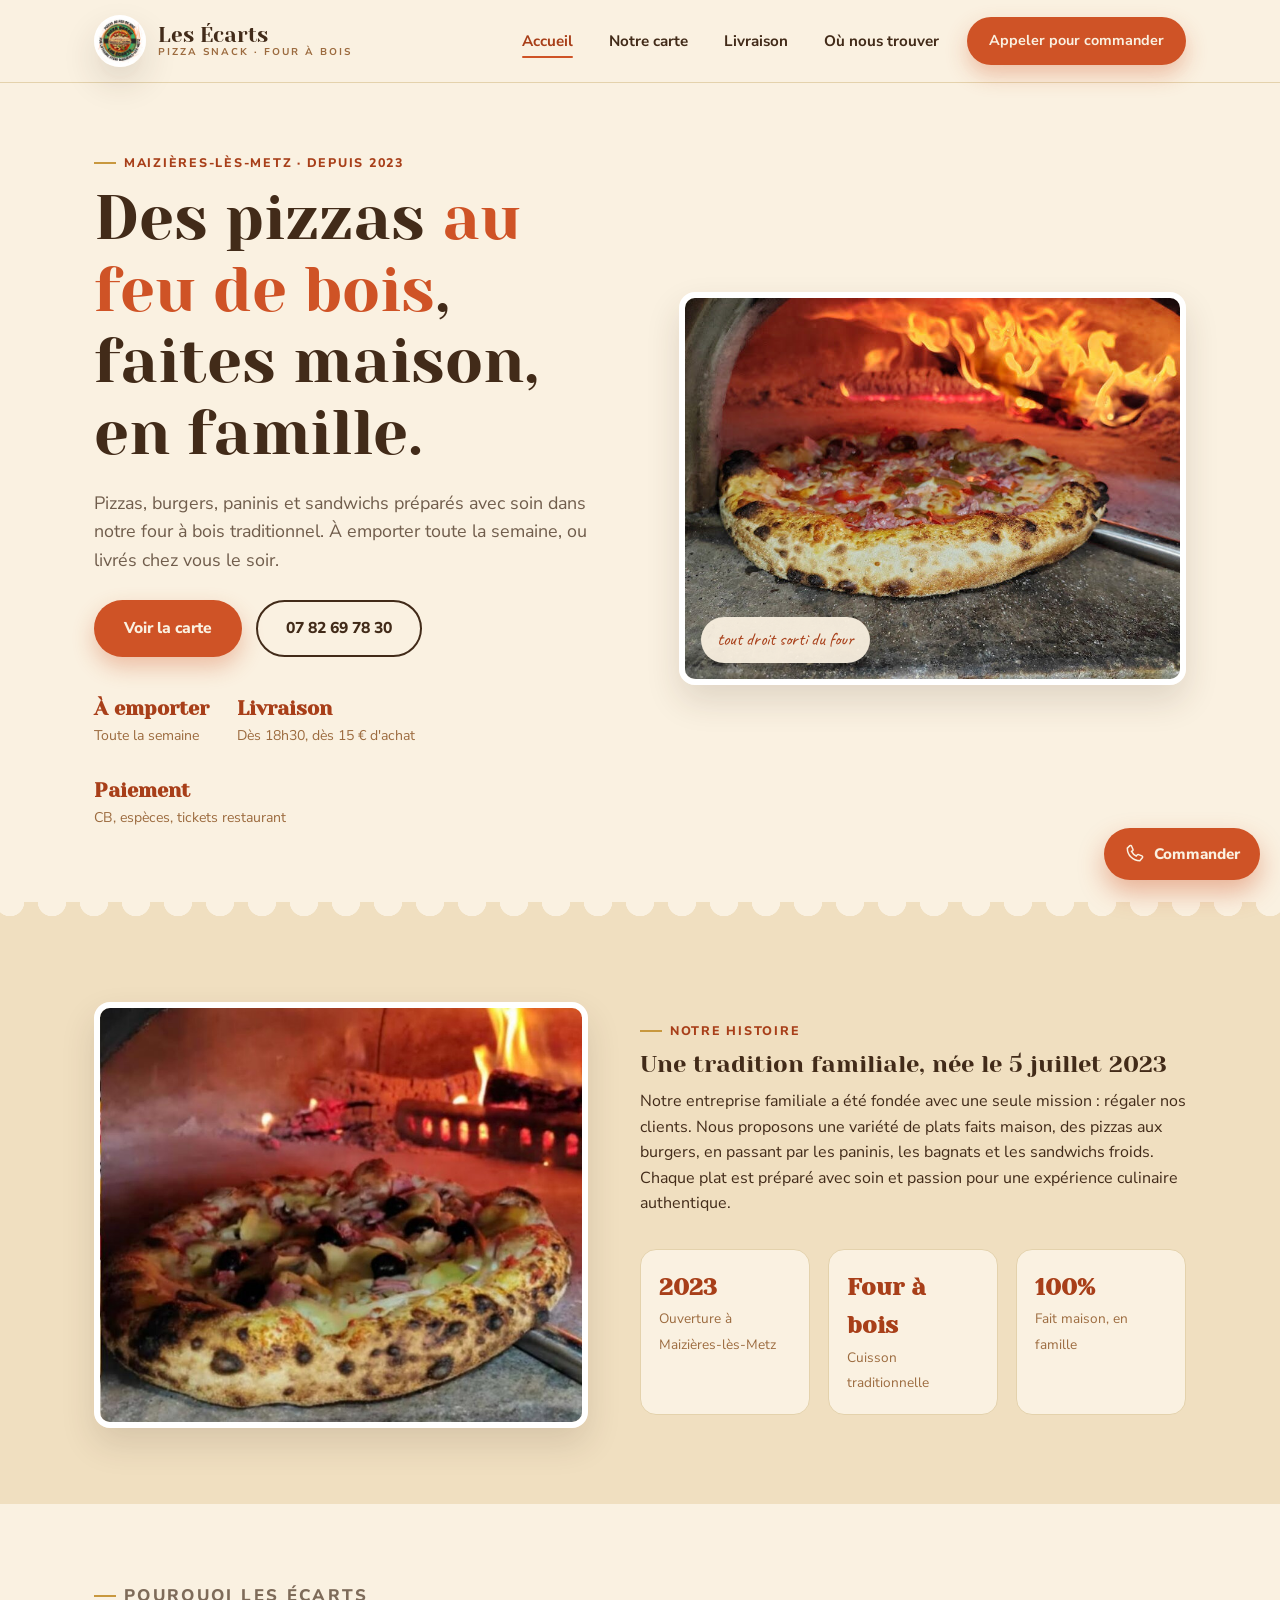
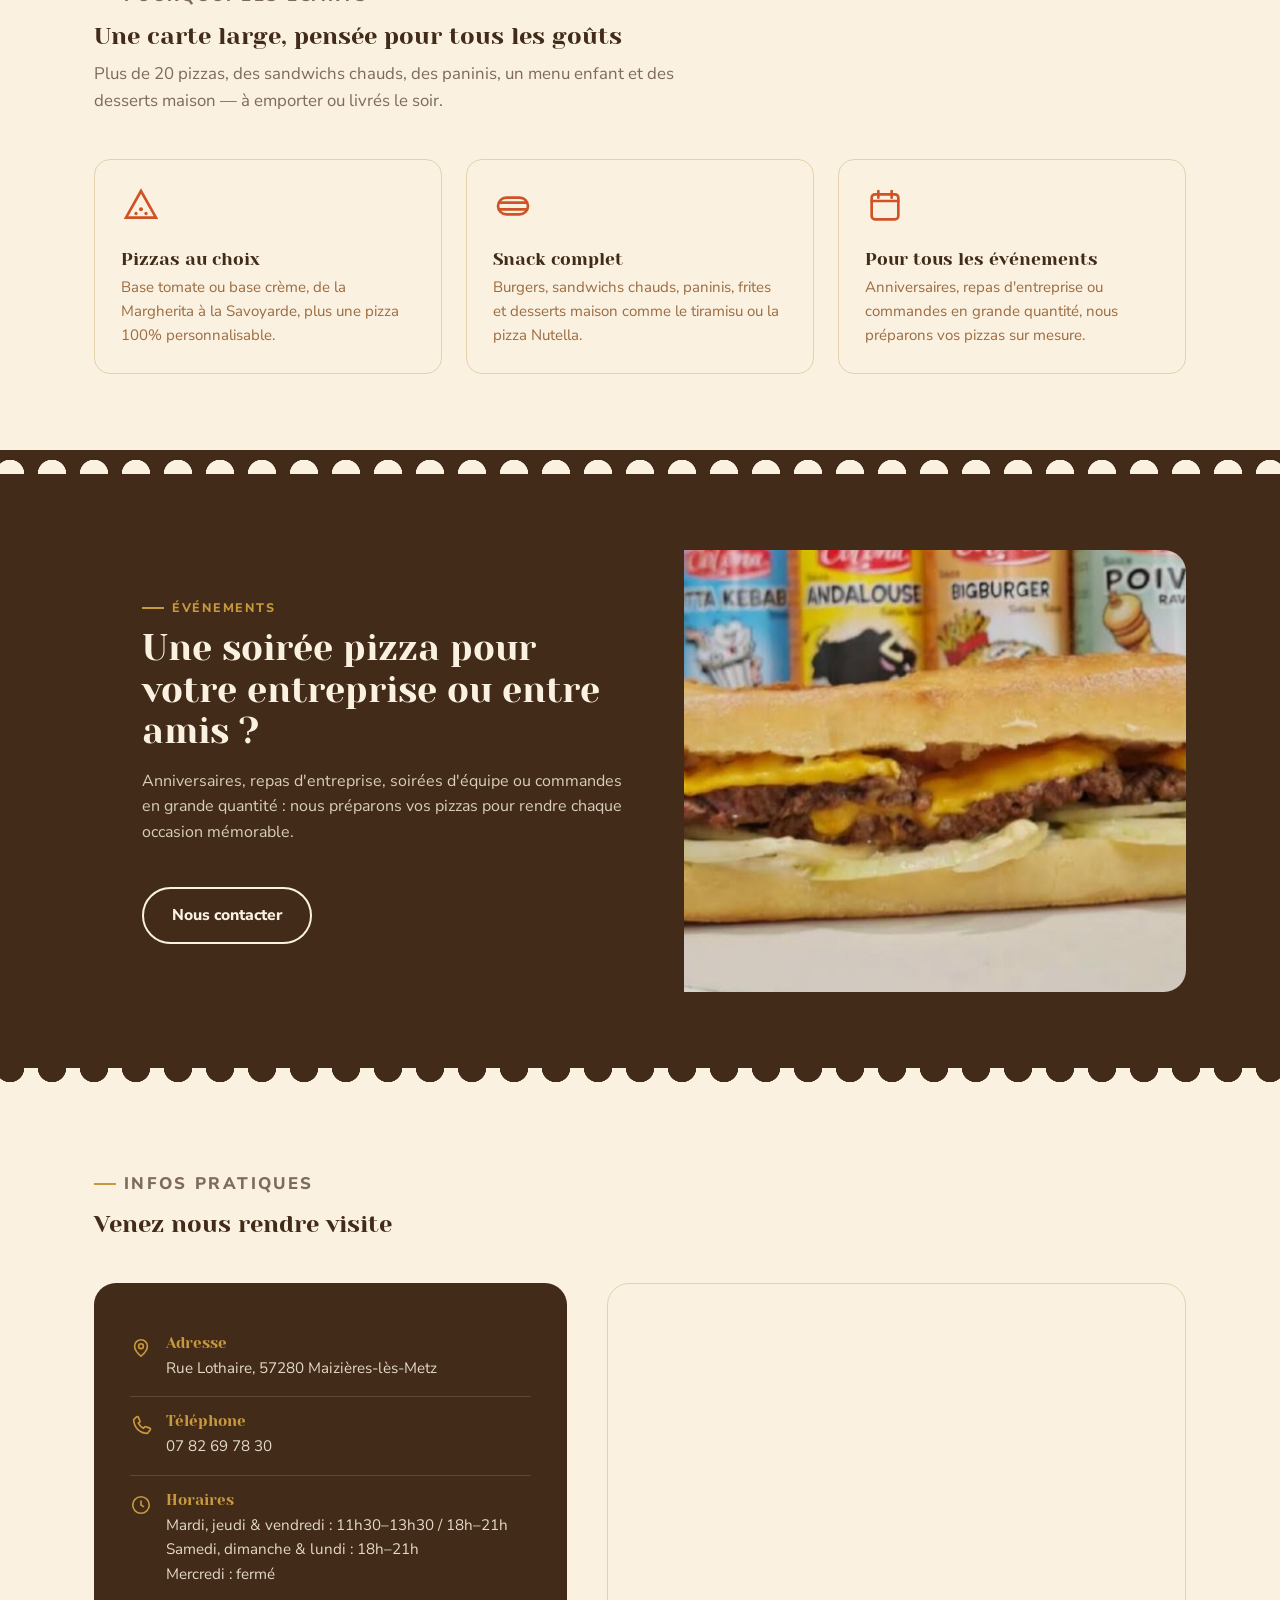
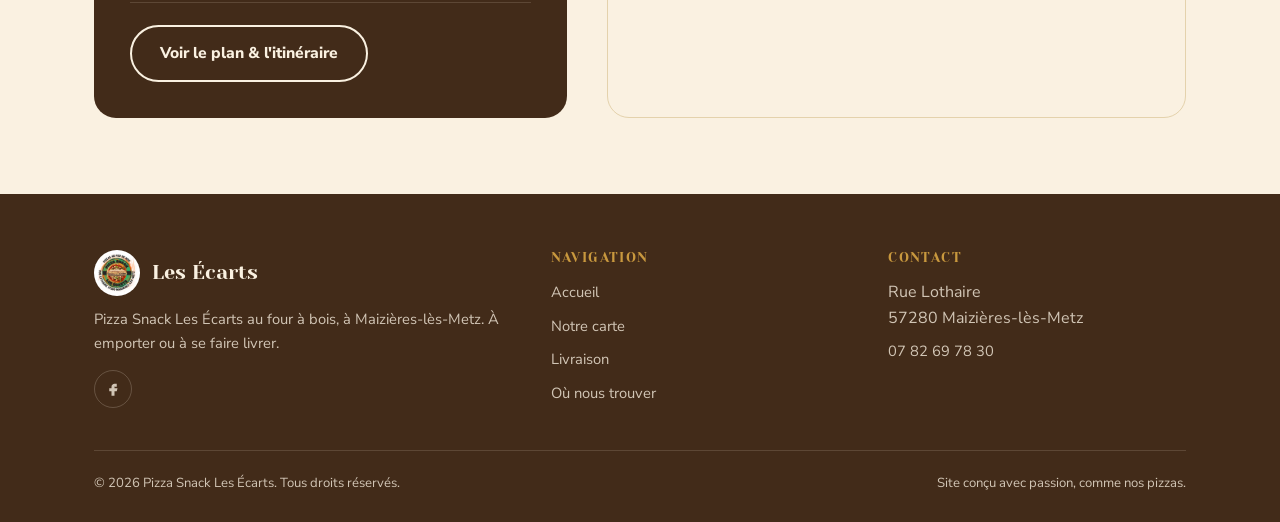
==== commit 0b8eab55: "Add files via upload" ====
--- a/index.html
+++ b/index.html
@@ -180,7 +180,7 @@
           <img src="assets/img/logo.jpg" alt="Logo Pizza Snack Les Écarts">
           <span>Les Écarts</span>
         </div>
-        <p>Pizza snack familiale au four à bois, à Maizières-lès-Metz. À emporter ou livré le soir.</p>
+        <p>Pizza Snack Les Écarts au four à bois, à Maizières-lès-Metz. À emporter ou à se faire livrer.</p>
         <div class="footer-social">
           <a href="https://www.facebook.com/p/pizza-snack-les-%C3%A9carts-100093835788846/" aria-label="Facebook" target="_blank" rel="noopener">
             <svg viewBox="0 0 24 24" fill="currentColor"><path d="M14 9h3V5h-3c-2.2 0-4 1.8-4 4v2H7v4h3v6h4v-6h3l1-4h-4V9c0-.6.4-1 1-1Z"/></svg>
--- a/assets/css/style.css
+++ b/assets/css/style.css
@@ -222,8 +222,11 @@
 .menu-panel { display: none; padding-top: 40px; }
 .menu-panel.is-active { display: block; }
 
-.menu-hero-photo { border-radius: var(--radius); overflow: hidden; margin-bottom: 36px; box-shadow: var(--shadow-soft); max-height: 320px; }
-.menu-hero-photo img { width: 100%; height: 320px; object-fit: cover; }
+.menu-hero-photo { border-radius: var(--radius); overflow: hidden; margin-bottom: 36px; box-shadow: var(--shadow-soft); aspect-ratio: 16 / 9; max-height: 480px; }
+.menu-hero-photo img { width: 100%; height: 100%; object-fit: cover; object-position: center center; }
+@media (max-width: 640px) {
+  .menu-hero-photo { aspect-ratio: 4 / 3; }
+}
 
 .menu-legend { display: flex; flex-wrap: wrap; gap: 16px; margin-bottom: 8px; font-size: 0.82rem; color: var(--wood-soft); }
 .menu-legend span { display: inline-flex; align-items: center; gap: 6px; }
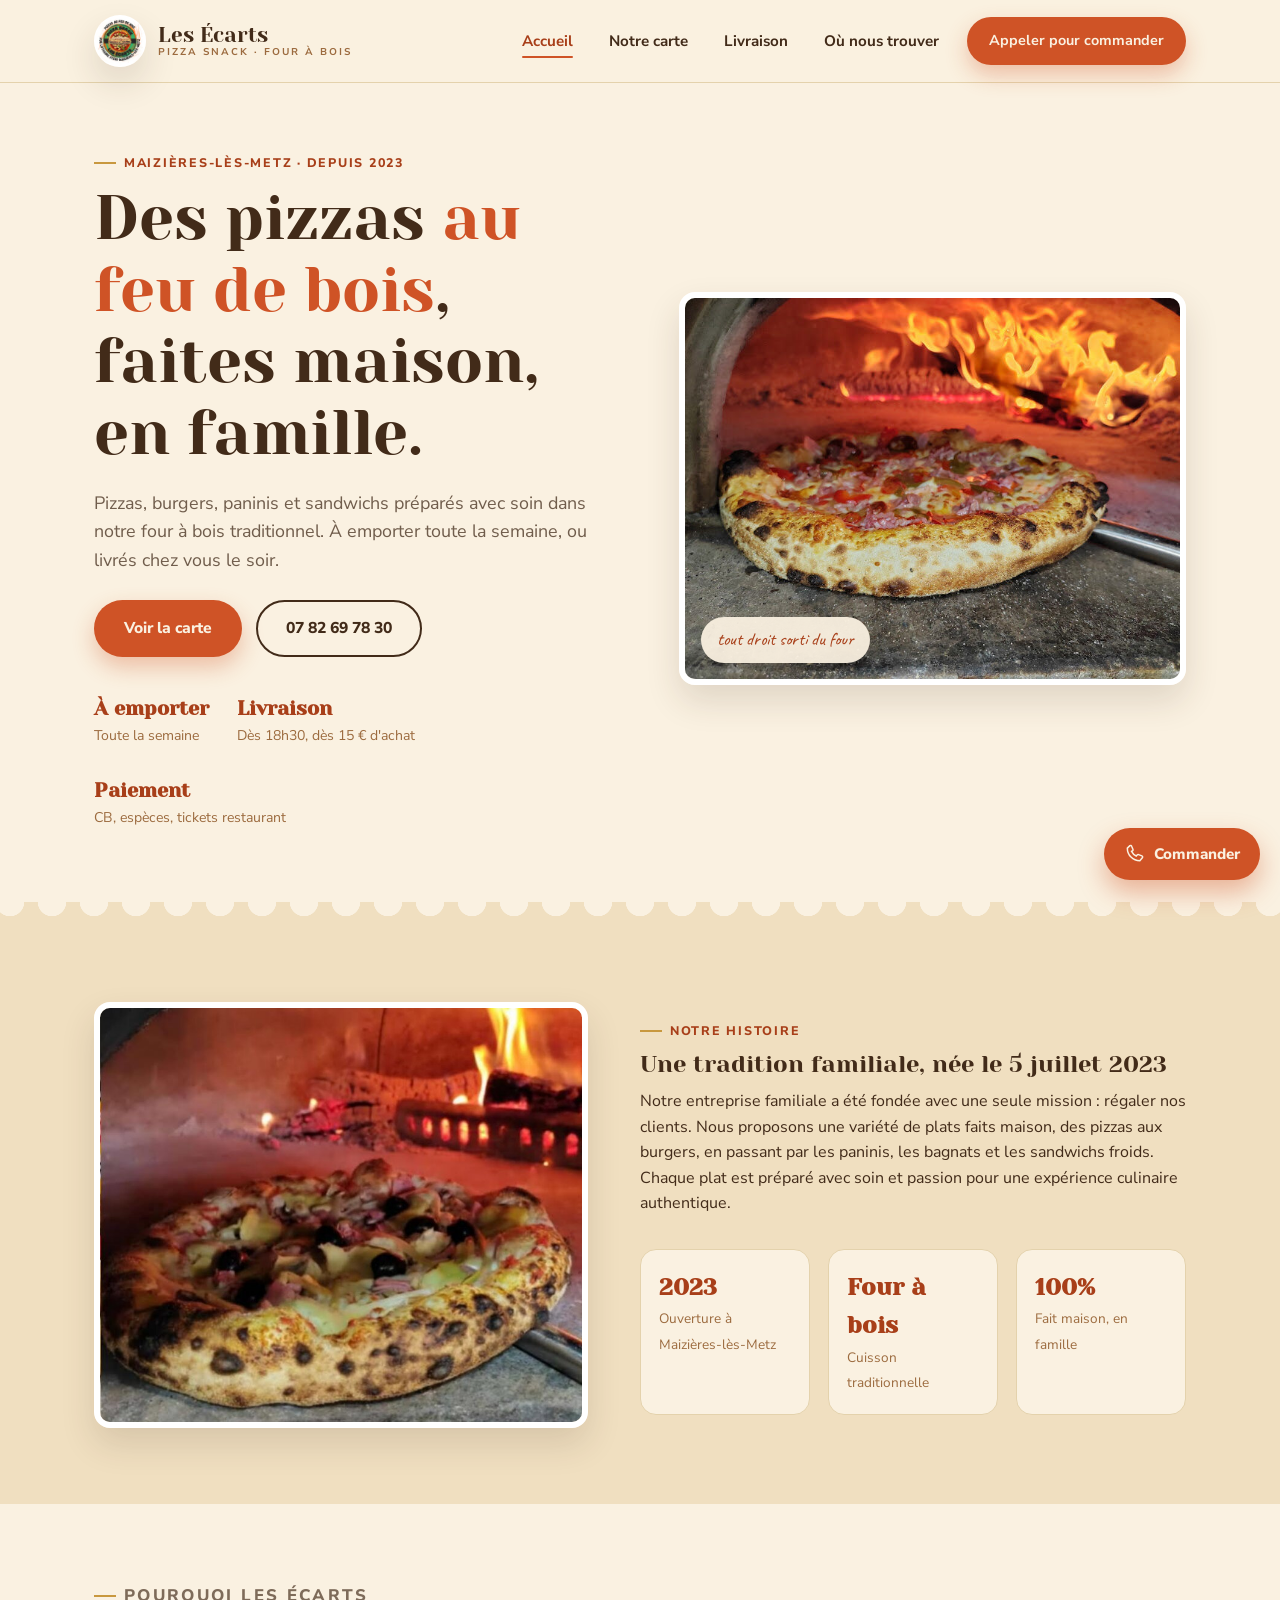
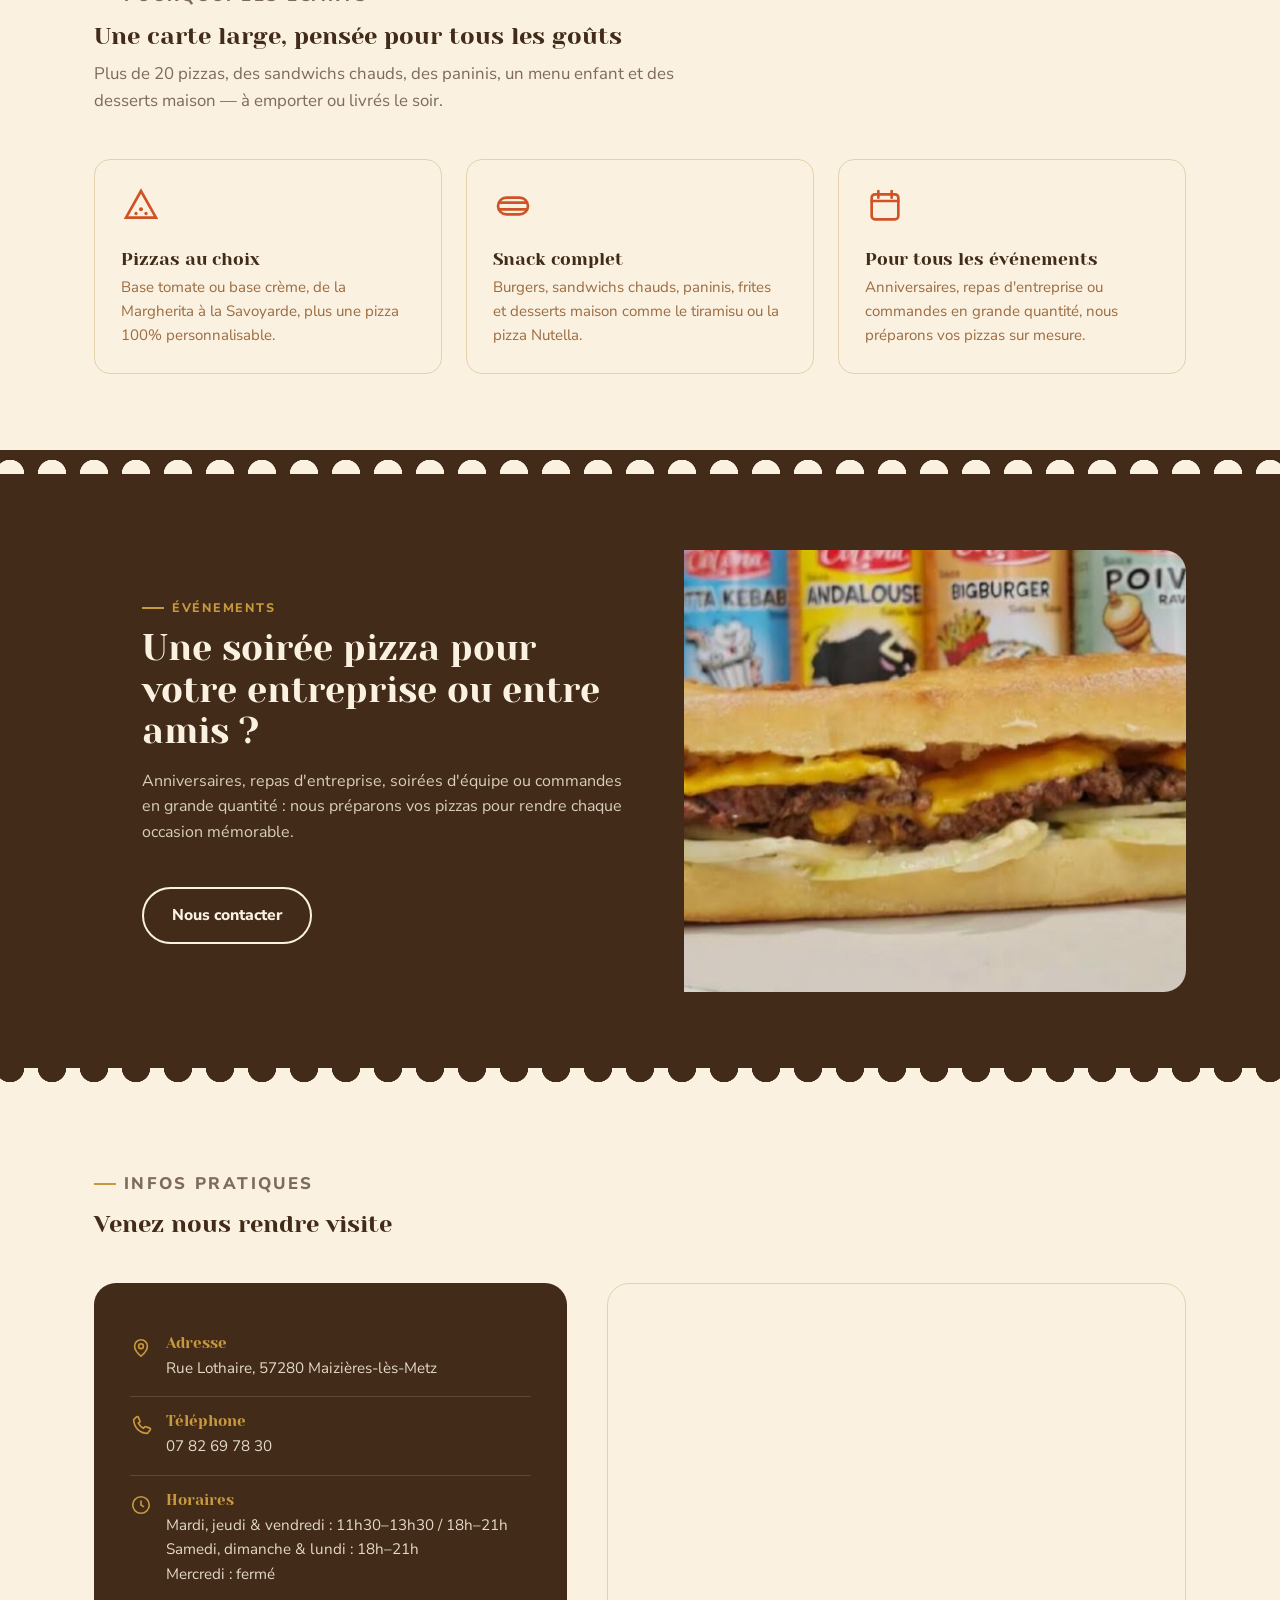
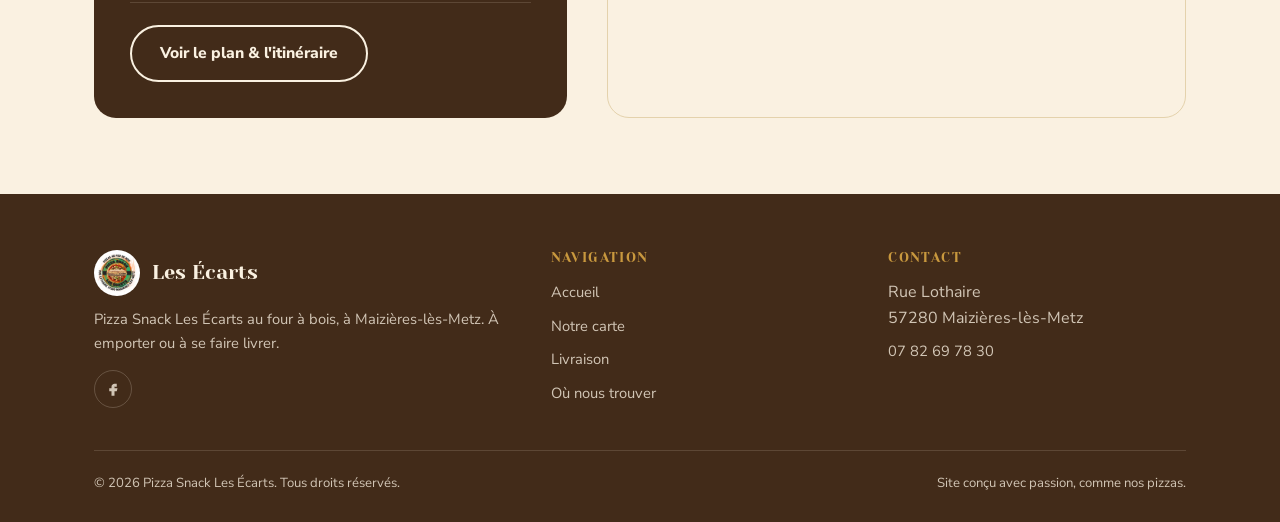
==== commit ca59fab4: "Add files via upload" ====
--- a/index.html
+++ b/index.html
@@ -12,6 +12,13 @@
 <link rel="stylesheet" href="assets/css/style.css">
 </head>
 <body>
+
+<div class="vacation-banner" id="vacationBanner" hidden>
+  <div class="container vacation-banner-inner">
+    <span class="vacation-banner-text">🌴 <strong>Fermeture annuelle</strong> — du lundi 27 juillet au dimanche 9 août inclus. Réouverture le lundi 10 août. Merci de votre compréhension, à très vite&nbsp;!</span>
+    <button class="vacation-banner-close" id="vacationBannerClose" aria-label="Fermer ce message">&times;</button>
+  </div>
+</div>
 
 <header class="site-header">
   <div class="container">
--- a/assets/css/style.css
+++ b/assets/css/style.css
@@ -79,11 +79,32 @@
 
 @media (prefers-reduced-motion: reduce) { html { scroll-behavior: auto; } }
 
+/* ---------- Vacation banner ---------- */
+.vacation-banner {
+  background: linear-gradient(135deg, var(--ember), var(--ember-deep));
+  color: var(--cream);
+}
+.vacation-banner[hidden] { display: none; }
+.vacation-banner-inner {
+  display: flex; align-items: center; justify-content: center; gap: 16px;
+  padding: 12px 24px; text-align: center;
+}
+.vacation-banner-text { font-size: 0.92rem; font-weight: 600; line-height: 1.4; }
+.vacation-banner-text strong { font-family: var(--font-display); font-weight: 400; font-size: 1.02em; }
+.vacation-banner-close {
+  flex: none; background: rgba(250,241,225,0.18); border: none; color: var(--cream);
+  width: 26px; height: 26px; border-radius: 50%; font-size: 1.1rem; line-height: 1; cursor: pointer;
+  display: inline-flex; align-items: center; justify-content: center; transition: background 0.15s ease;
+}
+.vacation-banner-close:hover { background: rgba(250,241,225,0.32); }
+@media (max-width: 640px) {
+  .vacation-banner-inner { flex-direction: column; gap: 8px; padding: 14px 20px; }
+}
+
 /* ---------- Header ---------- */
 .site-header {
   position: sticky; top: 0; z-index: 100;
-  background: rgba(250, 241, 225, 0.94);
-  backdrop-filter: blur(6px);
+  background: rgba(250, 241, 225, 0.97);
   border-bottom: 1px solid var(--cream-line);
 }
 .site-header .container { display: flex; align-items: center; justify-content: space-between; height: 82px; }
@@ -111,7 +132,7 @@
 @media (max-width: 860px) {
   .nav-toggle { display: inline-flex; }
   .main-nav {
-    position: fixed; inset: 82px 0 0 0; background: var(--cream);
+    position: fixed; inset: 82px 0 0 0; background: var(--cream); z-index: 99;
     transform: translateY(-8px); opacity: 0; visibility: hidden;
     transition: opacity 0.2s ease, transform 0.2s ease, visibility 0.2s; overflow-y: auto;
   }
